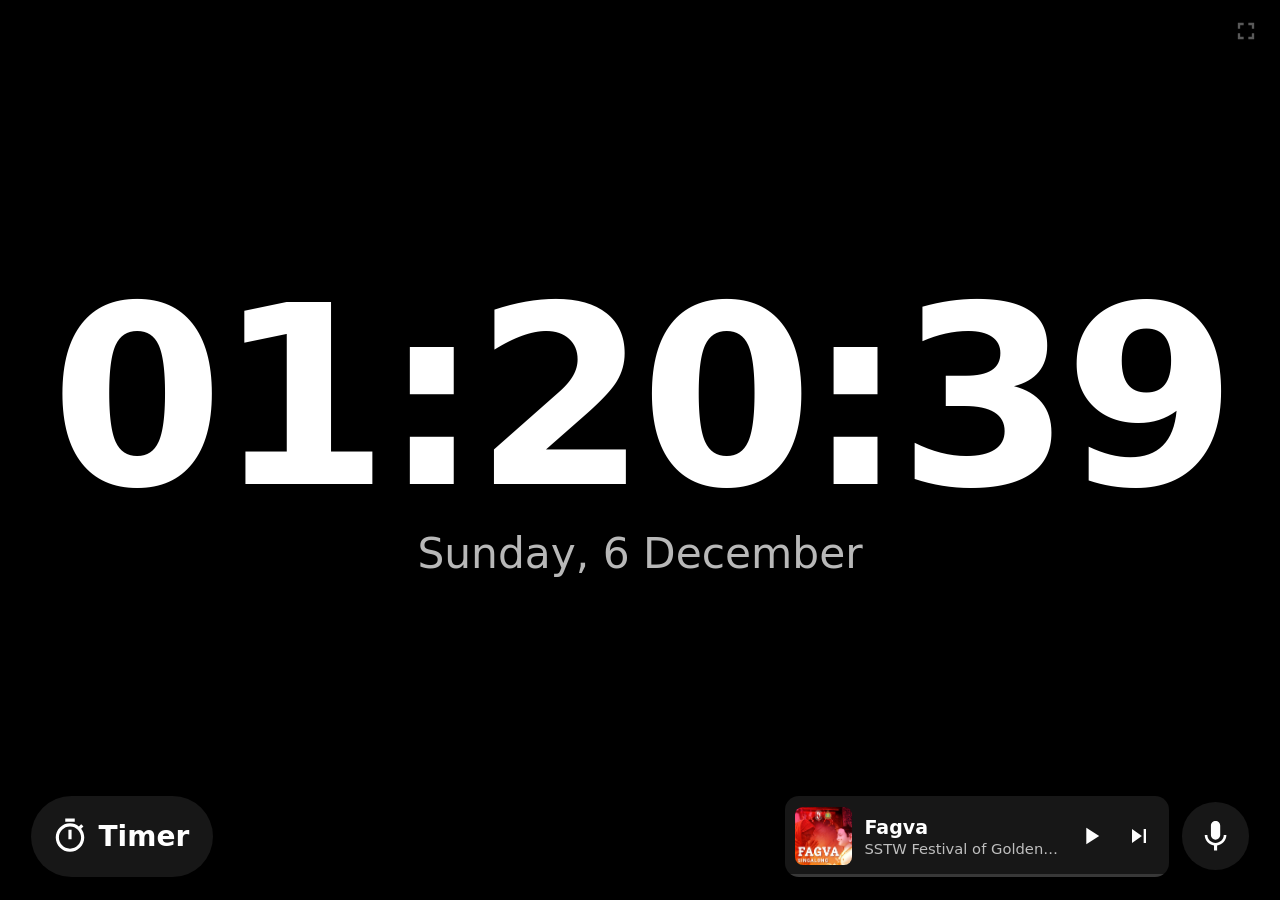
==== index.html @ a277abf4 "Panel serves the clock itself; timers bottom-left, bigger - timers: 'Timer' button bottom-left; whil" ====
<!DOCTYPE html>
<html lang="en">
<head>
<meta charset="utf-8">
<meta name="viewport" content="width=device-width, initial-scale=1, maximum-scale=1, user-scalable=no, viewport-fit=cover">
<title>Clockadashi</title>
<meta name="description" content="Wall clock with Ekadashi countdowns and offline devotional music">
<meta name="theme-color" content="#000000">
<meta name="mobile-web-app-capable" content="yes">
<link rel="manifest" href="manifest.json">
<link rel="icon" type="image/png" href="icons/icon-192.png">
<link rel="preload" href="fonts/manrope-latin.woff2" as="font" type="font/woff2" crossorigin>
<link rel="stylesheet" href="style.css?v=3.4.0">
<script defer src="app.js?v=3.4.0"></script>
<script defer src="player.js?v=3.4.0"></script>
<script defer src="intercom.js?v=3.4.0"></script>
<script defer src="timers.js?v=3.4.0"></script>
</head>
<body class="s-calm">
<noscript><div class="noscript">Javascript is not supported on this browser</div></noscript>

<!-- The clock screen: today's events, the clock, then countdowns + music. -->
<main id="screen">
  <div id="top"></div>

  <div id="clockArea">
    <div id="clockBlock">
      <div id="time"><span id="hh">--</span>:<span id="mm">--</span>:<span id="ss">--</span></div>
      <div id="date"></div>
    </div>
  </div>

  <div id="bottom">
    <!-- Kitchen timers, bottom-left: "Timer" when idle; while running, the next one in big
         digits and a second card with the two after it. -->
    <div id="timerDock">
      <button id="timerBtn" type="button" aria-label="Kitchen timers">
        <span class="tb-head"><span class="tb-icon" data-icon="timer"></span><span id="timerBtnLabel" class="tb-label">Timer</span></span>
        <span id="timerBtnText" class="tb-time" hidden></span>
      </button>
      <button id="timerNext" type="button" aria-label="More timers" hidden></button>
    </div>
    <div id="bars"></div>
    <div id="dock">
    <div id="mini">
      <button id="miniOpen" type="button" aria-label="Open music player">
        <span class="mini-art"><img id="miniArt" alt="" hidden><span id="miniPh" class="art-ph" data-icon="note"></span></span>
        <span class="mini-meta"><span id="miniTitle" class="mini-title">Music</span><span id="miniSub" class="mini-sub"></span></span>
      </button>
      <button id="miniPlay" class="ibtn" type="button" aria-label="Play" data-icon="play"></button>
      <button id="miniNext" class="ibtn" type="button" aria-label="Next song" data-icon="next"></button>
      <span class="mini-progress" aria-hidden="true"><i id="miniBar"></i></span>
    </div>
    <!-- Intercom: hold to record, let go to play it through the panel at full volume. -->
    <button id="miniTalk" class="ibtn" type="button" aria-label="Hold to talk" data-icon="mic"></button>
    </div>
  </div>
</main>

<div id="status" hidden><span id="statusIcon" hidden></span><span id="statusText"></span></div>
<button id="fsBtn" class="ibtn" type="button" aria-label="Full screen" data-icon="fullscreen"></button>

<!-- Full player: slides up when the mini player is tapped. -->
<section id="fp" aria-label="Music player" aria-hidden="true">
  <div class="fp-tint"></div>
  <header class="fp-head">
    <button id="fpClose" class="ibtn" type="button" aria-label="Close music player" data-icon="down"></button>
    <div class="fp-headline"><span id="fpSwatch" class="fp-swatch" hidden></span><span id="fpHeadline"></span></div>
    <div id="fpTime" class="fp-time"></div>
  </header>
  <div class="fp-body">
    <div class="fp-main">
      <div id="fpArtBox" class="fp-art-box">
        <img id="fpArt" class="fp-art" alt="" hidden>
        <div id="fpArtPh" class="fp-art-ph" data-icon="note"></div>
      </div>
      <div class="fp-meta">
        <div id="fpTitle" class="fp-title"></div>
        <div id="fpSub" class="fp-sub"></div>
      </div>
      <div class="fp-seek">
        <input id="fpSeek" class="range" type="range" min="0" max="1000" step="1" value="0" aria-label="Song position">
        <div class="fp-times"><span id="fpCur">0:00</span><span id="fpDur">0:00</span></div>
      </div>
      <div class="fp-controls">
        <button id="fpShuffle" class="ibtn" type="button" aria-label="Shuffle" aria-pressed="false" data-icon="shuffle"></button>
        <button id="fpPrev" class="ibtn" type="button" aria-label="Previous song" data-icon="prev"></button>
        <button id="fpPlay" class="ibtn fp-play" type="button" aria-label="Play" data-icon="play"></button>
        <button id="fpNext" class="ibtn" type="button" aria-label="Next song" data-icon="next"></button>
        <button id="fpRepeat" class="ibtn" type="button" aria-label="Repeating all songs" data-icon="repeat"></button>
      </div>
      <div class="fp-vol">
        <span class="fp-vol-icon" data-icon="volDown"></span>
        <input id="fpVol" class="range" type="range" min="0" max="100" step="1" value="100" aria-label="Volume">
        <span class="fp-vol-icon" data-icon="volUp"></span>
      </div>
    </div>
    <div class="fp-side">
      <div class="fp-tabs" role="tablist">
        <button id="tabQueue" class="fp-tab is-active" type="button" role="tab" aria-selected="true" aria-controls="paneQueue">Up next</button>
        <button id="tabSearch" class="fp-tab" type="button" role="tab" aria-selected="false" aria-controls="paneSearch">Search</button>
        <span id="fpSaved"></span>
      </div>
      <div id="paneQueue" class="fp-pane" role="tabpanel" aria-labelledby="tabQueue">
        <div id="fpQueue" class="fp-queue"></div>
      </div>
      <div id="paneSearch" class="fp-pane" role="tabpanel" aria-labelledby="tabSearch" hidden>
        <form id="searchForm" class="search-bar" role="search" autocomplete="off">
          <span class="search-icon" data-icon="search"></span>
          <input id="searchInput" type="search" placeholder="Search YouTube Music" enterkeyhint="search" aria-label="Search YouTube Music">
        </form>
        <div class="search-kinds" role="group" aria-label="Show">
          <button class="chip is-active" type="button" data-kind="songs" aria-pressed="true">Songs</button>
          <button class="chip" type="button" data-kind="videos" aria-pressed="false">Videos</button>
        </div>
        <div id="searchNote" class="search-note"></div>
        <div id="searchResults" class="fp-queue"></div>
      </div>
    </div>
  </div>
</section>

<!-- Kitchen timers: slides up when the timer button is tapped. -->
<section id="tm" aria-label="Kitchen timers" aria-hidden="true">
  <header class="tm-head">
    <button id="tmClose" class="ibtn" type="button" aria-label="Close timers" data-icon="down"></button>
    <h2>Kitchen timers</h2>
  </header>
  <div class="tm-body">
    <div class="tm-new">
      <button id="tmMinus" class="tm-step" type="button" aria-label="One minute less">−1</button>
      <div id="tmNewTime" class="tm-new-time">20 min</div>
      <button id="tmPlus" class="tm-step" type="button" aria-label="One minute more">+1</button>
      <button id="tmStart" class="tm-start" type="button"><span data-icon="play"></span>Start</button>
    </div>
    <div id="tmList" class="tm-list is-empty"></div>
  </div>
</section>

<div id="tmAlert" role="alertdialog" aria-labelledby="tmAlertTitle" hidden>
  <div class="tma-icon" data-icon="timer"></div>
  <div id="tmAlertTitle" class="tma-title">Timer done</div>
  <div id="tmAlertSub" class="tma-sub"></div>
  <div class="tma-buttons">
    <button id="tmAlertMore" type="button">+1 min</button>
    <button id="tmAlertStop" type="button">Stop</button>
  </div>
</div>

<div id="diag" role="dialog" aria-label="Diagnostics" hidden>
  <div class="diag-head">
    <h2>Diagnostics</h2>
    <button id="diagClear" type="button">Clear activity</button>
    <button id="diagClose" type="button">Close</button>
  </div>
  <pre id="diagText"></pre>
</div>

<audio id="audio" preload="none"></audio>
</body>
</html>
---- style.css ----
/* =========================================================================
   Clockadashi — the whole wall is the Ekadashi reminder:
   black most days, a slow purple drift as one approaches, red (#830300)
   the day before, saffron (#ed6d19) on the day itself.
   The clock is the one bold thing; everything else stays quiet.
   ========================================================================= */

/* Manrope (variable, weights 400-800, Latin only, 24 KB) is served with the site so it
   works offline; other scripts fall back to the system font. Tabular digits keep the clock steady. */
@font-face {
  font-family: "Manrope";
  font-style: normal;
  font-weight: 400 800;
  font-display: swap;
  src: url("fonts/manrope-latin.woff2") format("woff2");
  unicode-range: U+0000-00FF, U+0131, U+0152-0153, U+02BB-02BC, U+02C6, U+02DA, U+02DC, U+0304, U+0308,
    U+0329, U+2000-206F, U+20AC, U+2122, U+2191, U+2193, U+2212, U+2215, U+FEFF, U+FFFD;
}

:root {
  --ink: #ffffff;
  --ink-2: rgba(255, 255, 255, 0.72);
  --ink-3: rgba(255, 255, 255, 0.45);
  --bar-track: rgba(255, 255, 255, 0.18);
  --bar-fill: #ffffff;
  --surface: rgba(255, 255, 255, 0.09);
  --surface-press: rgba(255, 255, 255, 0.18);
  --edge: max(14px, 2.4vw);
  --font: Manrope, Roboto, system-ui, -apple-system, "Segoe UI", "Helvetica Neue", Arial, sans-serif;
}

* { box-sizing: border-box; }
[hidden] { display: none !important; }

html, body {
  height: 100%;
  margin: 0;
  overflow: hidden;
}

body {
  background: #000;
  color: var(--ink);
  font-family: var(--font);
  -webkit-font-smoothing: antialiased;
  -webkit-user-select: none;
  user-select: none;
  -webkit-tap-highlight-color: transparent;
  -webkit-touch-callout: none;
  touch-action: manipulation;
}

/* Alert states (set by app.js). The purple approach gradient is applied inline. */
body.s-tomorrow {
  background-color: #830300;
  --surface: rgba(0, 0, 0, 0.2);
  --surface-press: rgba(0, 0, 0, 0.32);
  --bar-track: rgba(0, 0, 0, 0.3);
}
body.s-today {
  background-color: #ed6d19;
  --ink-2: rgba(255, 255, 255, 0.94);  /* saffron is light: dimmed white would wash out */
  --surface: rgba(0, 0, 0, 0.16);
  --surface-press: rgba(0, 0, 0, 0.28);
  --bar-track: rgba(0, 0, 0, 0.2);
}

button { font: inherit; color: inherit; }
:focus-visible { outline: 2px solid #fff; outline-offset: 2px; }

.ibtn {
  flex: none;
  width: 48px;
  height: 48px;
  display: flex;
  align-items: center;
  justify-content: center;
  margin: 0;
  padding: 0;
  border: 0;
  border-radius: 50%;
  background: transparent;
  cursor: pointer;
  position: relative;
}
.ibtn svg { width: 28px; height: 28px; fill: currentColor; }
.ibtn:active { background: var(--surface-press); }

/* A ring around play/pause while a song is still loading. */
.ibtn.is-buffering::after {
  content: "";
  position: absolute;
  top: -3px; right: -3px; bottom: -3px; left: -3px;
  border-radius: 50%;
  border: 2px solid transparent;
  border-top-color: var(--ink);
  animation: spin 0.9s linear infinite;
}
@keyframes spin { to { transform: rotate(360deg); } }

.noscript {
  position: fixed;
  top: 0; right: 0; bottom: 0; left: 0;
  display: flex;
  align-items: center;
  justify-content: center;
  font-size: 24px;
  font-weight: 700;
}

/* =========================================================================
   Clock screen: events / clock / countdowns + music, as three grid rows.
   app.js sizes the clock to fill whatever the middle row is given.
   ========================================================================= */
#screen {
  position: fixed;
  top: 0; right: 0; bottom: 0; left: 0;
  display: grid;
  grid-template-rows: auto minmax(0, 1fr) auto;
  padding: max(10px, 1.8vh) var(--edge) max(12px, 2.6vh);
}

#top {
  min-height: 44px;  /* keeps the clock clear of the corner status and button */
  text-align: center;
  font-weight: 800;
  line-height: 1.1;
  letter-spacing: -0.01em;
  overflow-wrap: break-word;
}
.ev + .ev { margin-top: 0.1em; }
.ev-minor { font-size: 0.56em; font-weight: 600; color: var(--ink-2); }
body.s-today .ev-minor { color: var(--ink); }

#clockArea {
  min-height: 0;
  display: flex;
  align-items: center;
  justify-content: center;
  overflow: hidden;
}
#clockBlock { text-align: center; font-size: 200px; }
#time {
  font-weight: 800;
  line-height: 1;
  letter-spacing: -0.03em;
  white-space: nowrap;
  font-variant-numeric: tabular-nums;
}
#date {
  font-size: 0.17em;
  font-weight: 500;
  line-height: 1.25;
  color: var(--ink-2);
  margin-top: 0.12em;
  white-space: nowrap;
}

#bottom {
  display: grid;
  grid-template-columns: auto minmax(0, 1fr) auto;
  grid-template-areas: "timers bars dock";
  grid-column-gap: var(--edge);
  align-items: end;
}
#bars { grid-area: bars; }
#dock { grid-area: dock; }
/* timers running: the countdown bars get their own row above */
body.timers-on #bottom { grid-template-areas: "bars bars bars" "timers . dock"; }
body.timers-on #bars:not(:empty) { margin-bottom: max(12px, 2.2vh); }

/* ---- Countdown bars: the big one first, any later ones smaller ---------- */
#bars { min-width: 0; }
.cd + .cd { margin-top: max(10px, 1.8vh); }
.cd-label {
  font-size: clamp(16px, 2.6vw, 44px);
  font-weight: 500;
  line-height: 1.2;
  margin-bottom: 0.4em;
  white-space: nowrap;
  overflow: hidden;
  text-overflow: ellipsis;
}
body.s-tomorrow .cd:first-child .cd-label { font-weight: 700; }
.cd-track {
  height: clamp(12px, 2.6vh, 30px);
  border-radius: 999px;
  background: var(--bar-track);
  overflow: hidden;
}
.cd-fill {
  height: 100%;
  width: 0;
  border-radius: inherit;
  background: var(--bar-fill);
  transition: width 0.6s ease-out;
}
.cd-more .cd-label { font-size: clamp(13px, 1.8vw, 30px); color: var(--ink-2); }
.cd-more .cd-track { height: clamp(8px, 1.4vh, 16px); }

/* ---- Mini player: always visible, tap to open the full player ---------- */
#mini {
  position: relative;
  display: flex;
  align-items: center;
  width: clamp(270px, 30vw, 440px);
  height: clamp(64px, 9vh, 84px);
  padding-right: 6px;
  border-radius: 14px;
  background: var(--surface);
  overflow: hidden;
}
#miniOpen {
  flex: 1;
  min-width: 0;
  height: 100%;
  display: flex;
  align-items: center;
  padding: 0 0 0 clamp(8px, 1.1vh, 12px);
  border: 0;
  background: transparent;
  text-align: left;
  cursor: pointer;
}
#miniOpen:active { background: var(--surface-press); }
.mini-art {
  position: relative;
  flex: none;
  width: clamp(44px, 6.4vh, 60px);
  height: clamp(44px, 6.4vh, 60px);
  border-radius: 8px;
  overflow: hidden;
  background: rgba(255, 255, 255, 0.1);
}
.mini-art img { display: block; width: 100%; height: 100%; object-fit: cover; }
.art-ph {
  position: absolute;
  top: 0; right: 0; bottom: 0; left: 0;
  display: flex;
  align-items: center;
  justify-content: center;
}
.art-ph svg { width: 50%; height: 50%; fill: var(--ink-3); }
.mini-meta { flex: 1; min-width: 0; padding: 0 8px 0 12px; }
.mini-title, .mini-sub {
  display: block;
  white-space: nowrap;
  overflow: hidden;
  text-overflow: ellipsis;
}
.mini-title { font-size: clamp(15px, 1.5vw, 19px); font-weight: 600; }
.mini-sub { font-size: clamp(12px, 1.15vw, 15px); color: var(--ink-2); margin-top: 2px; }
.mini-progress {
  position: absolute;
  left: 0; right: 0; bottom: 0;
  height: 3px;
  background: rgba(255, 255, 255, 0.14);
  pointer-events: none;
}
.mini-progress i { display: block; height: 100%; width: 0; background: var(--ink); }

/* ---- Intercom: a round mic to the right of the mini player -------------- */
#dock { display: flex; align-items: center; }
#miniTalk {
  width: clamp(52px, 7.5vh, 68px);
  height: clamp(52px, 7.5vh, 68px);
  margin-left: max(8px, 1vw);
  background: var(--surface);
  touch-action: none;
  -webkit-touch-callout: none;
}
#miniTalk svg { width: 55%; height: 55%; }
#miniTalk.is-recording {
  background: #d93025;
  animation: talk-pulse 1.2s ease-in-out infinite;
}
#miniTalk.is-playing { background: var(--surface-press); }

/* ---- Kitchen timers, bottom-left ------------------------------------------
   Idle: a "Timer" pill. Running: the next timer in digits readable across the
   room, plus a card with the two after it. While timers run the countdown bars
   move up a row (see #bottom), and the clock shrinks to make room. */
#timerDock { grid-area: timers; display: flex; align-items: flex-end; gap: max(10px, 1vw); }
#timerBtn, #timerNext {
  flex: none;
  border: 0;
  background: var(--surface);
  color: var(--ink);
  cursor: pointer;
  font-variant-numeric: tabular-nums;
  text-align: left;
}
#timerBtn:active, #timerNext:active { background: var(--surface-press); }
#timerBtn {
  display: flex;
  align-items: center;
  height: clamp(64px, 9vh, 84px);
  padding: 0 clamp(18px, 2.6vh, 26px) 0 clamp(14px, 2.2vh, 20px);
  border-radius: 999px;
}
.tb-head { display: flex; align-items: center; }
.tb-icon { display: flex; }
.tb-icon svg { width: clamp(30px, 4.4vh, 38px); height: clamp(30px, 4.4vh, 38px); fill: currentColor; }
.tb-label { margin-left: 10px; font-size: clamp(20px, 3.3vh, 28px); font-weight: 700; white-space: nowrap; }
body.timers-on #timerBtn {
  flex-direction: column;
  align-items: flex-start;
  height: auto;
  padding: clamp(10px, 1.6vh, 16px) clamp(18px, 2.2vw, 30px) clamp(12px, 1.8vh, 18px);
  border-radius: 26px;
}
body.timers-on .tb-icon svg { width: clamp(20px, 3vh, 26px); height: clamp(20px, 3vh, 26px); }
body.timers-on .tb-label { margin-left: 8px; font-size: clamp(16px, 2.7vh, 22px); color: var(--ink-2); }
.tb-time {
  font-size: clamp(64px, 16vh, 150px);
  font-weight: 800;
  line-height: 0.95;
  letter-spacing: -0.03em;
  white-space: nowrap;
}
#timerBtn.is-paused .tb-time { opacity: 0.5; }
#timerBtn.is-due { background: #d93025; animation: talk-pulse 1.2s ease-in-out infinite; }
body.timers-on #timerBtn.is-due .tb-label { color: #fff; }

#timerNext {
  display: flex;
  flex-direction: column;
  gap: clamp(6px, 1.2vh, 12px);
  padding: clamp(10px, 1.6vh, 16px) clamp(16px, 1.8vw, 24px);
  border-radius: 22px;
}
.tn-row { display: flex; flex-direction: column; }
.tn-name { font-size: clamp(14px, 2.2vh, 18px); color: var(--ink-2); font-weight: 600; }
.tn-time { font-size: clamp(34px, 7.5vh, 68px); font-weight: 800; line-height: 1; letter-spacing: -0.02em; }
.tn-more .tn-name { display: none; }
.tn-more .tn-time { font-size: clamp(15px, 2.4vh, 20px); font-weight: 700; color: var(--ink-2); }

/* "Let's BAKE!": the first tap on the timer each session */
.bake-fx { position: fixed; top: 0; right: 0; bottom: 0; left: 0; z-index: 40; pointer-events: none; overflow: hidden; }
.bake-title {
  position: absolute;
  top: 42%;
  left: 0; right: 0;
  text-align: center;
  font-size: clamp(56px, 15vh, 150px);
  font-weight: 800;
  letter-spacing: -0.02em;
  color: #fff;
  text-shadow: 0 4px 0 #f48fb1, 0 8px 30px rgba(0, 0, 0, 0.55);
  animation: bake-pop 2.4s cubic-bezier(0.2, 0.9, 0.3, 1.2) both;
}
@keyframes bake-pop {
  0% { transform: scale(0.3) rotate(-8deg); opacity: 0; }
  18% { transform: scale(1.12) rotate(3deg); opacity: 1; }
  30% { transform: scale(1) rotate(0); }
  78% { transform: scale(1); opacity: 1; }
  100% { transform: scale(1.25); opacity: 0; }
}
.bake-item {
  position: absolute;
  top: -120px;
  filter: drop-shadow(0 6px 8px rgba(0, 0, 0, 0.35));
  animation-name: bake-fall;
  animation-timing-function: cubic-bezier(0.35, 0, 0.75, 1);
  animation-fill-mode: both;
}
@keyframes bake-fall {
  0% { transform: translateY(0) rotate(0); opacity: 0; }
  8% { opacity: 1; }
  80% { opacity: 1; }
  100% { transform: translateY(calc(100vh + 160px)) rotate(var(--spin)); opacity: 0; }
}

/* ---- Timer sheet ---------------------------------------------------------- */
#tm {
  --ink-2: rgba(255, 255, 255, 0.72);
  --ink-3: rgba(255, 255, 255, 0.45);
  --surface: rgba(255, 255, 255, 0.09);
  --surface-press: rgba(255, 255, 255, 0.18);
  position: fixed;
  top: 0; right: 0; bottom: 0; left: 0;
  z-index: 10;
  display: flex;
  flex-direction: column;
  background: #0d0d0f;
  color: #fff;
  visibility: hidden;
  transform: translateY(100%);
  transition: transform 0.3s cubic-bezier(0.2, 0.8, 0.25, 1), visibility 0s linear 0.3s;
}
#tm.open {
  visibility: visible;
  transform: none;
  transition: transform 0.3s cubic-bezier(0.2, 0.8, 0.25, 1), visibility 0s;
}
.tm-head {
  flex: none;
  display: flex;
  align-items: center;
  height: 64px;
  padding: 0 max(8px, 1.6vw);
}
.tm-head h2 { margin: 0 0 0 8px; font-size: 22px; font-weight: 700; }
.tm-body {
  flex: 1;
  min-height: 0;
  display: flex;
  gap: max(16px, 2.5vw);
  padding: 0 max(16px, 3vw) max(16px, 3vh);
}
.tm-new {
  flex: none;
  width: min(40%, 460px);
  display: grid;
  grid-template-columns: 1fr 1fr;
  grid-template-areas: "time time" "minus plus" "start start";
  gap: max(12px, 2vh);
  align-content: center;
  padding: max(16px, 3vh) max(16px, 2vw);
  border-radius: 24px;
  background: var(--surface);
}
.tm-new-time {
  grid-area: time;
  text-align: center;
  font-size: clamp(56px, 11vh, 110px);
  font-weight: 800;
  letter-spacing: -0.02em;
  font-variant-numeric: tabular-nums;
}
#tmMinus { grid-area: minus; }
#tmPlus { grid-area: plus; }
.tm-step, .tm-row-step {
  border: 0;
  border-radius: 999px;
  background: rgba(255, 255, 255, 0.12);
  font-weight: 800;
  cursor: pointer;
}
.tm-step { height: clamp(64px, 11vh, 96px); font-size: clamp(26px, 4.5vh, 38px); }
.tm-step:active, .tm-row-step:active { background: rgba(255, 255, 255, 0.24); }
.tm-start {
  grid-area: start;
  display: flex;
  align-items: center;
  justify-content: center;
  height: clamp(64px, 11vh, 96px);
  border: 0;
  border-radius: 999px;
  background: #fff;
  color: #000;
  font-size: clamp(22px, 3.8vh, 32px);
  font-weight: 800;
  cursor: pointer;
}
.tm-start:active { background: #d9d9d9; }
.tm-start span { display: flex; margin-right: 8px; }
.tm-start svg { width: 1.3em; height: 1.3em; fill: currentColor; }

.tm-list {
  flex: 1;
  min-width: 0;
  overflow-y: auto;
  display: flex;
  flex-direction: column;
  gap: max(10px, 1.6vh);
}
.tm-list.is-empty::before {
  content: "No timers running. Pick a time and press Start.";
  margin: auto;
  color: var(--ink-3);
  font-size: 20px;
}
.tm-row {
  flex: none;
  display: flex;
  align-items: center;
  gap: max(8px, 1vw);
  padding: max(12px, 2vh) max(14px, 1.6vw);
  border-radius: 20px;
  background: var(--surface);
}
.tm-row-info { flex: 1; min-width: 0; }
.tm-row-name { font-size: clamp(15px, 2.4vh, 19px); color: var(--ink-2); font-weight: 600; }
.tm-row-time {
  font-size: clamp(40px, 7.5vh, 68px);
  font-weight: 800;
  line-height: 1.1;
  font-variant-numeric: tabular-nums;
}
.tm-row-track { height: 6px; margin-top: 8px; border-radius: 999px; background: rgba(255, 255, 255, 0.14); overflow: hidden; }
.tm-row-track i { display: block; height: 100%; width: 0; background: #fff; border-radius: inherit; transition: width 0.6s linear; }
.tm-row.is-paused .tm-row-time { opacity: 0.5; }
.tm-row.is-due { background: rgba(217, 48, 37, 0.35); }
.tm-row-step { width: clamp(56px, 9vh, 76px); height: clamp(56px, 9vh, 76px); font-size: clamp(20px, 3.4vh, 28px); }
.tm-row-btn { width: clamp(52px, 8.5vh, 72px); height: clamp(52px, 8.5vh, 72px); }
.tm-row-btn svg { width: 32px; height: 32px; }

/* ---- Timer done: unmissable from across the room -------------------------- */
#tmAlert {
  position: fixed;
  top: 0; right: 0; bottom: 0; left: 0;
  z-index: 30;
  display: flex;
  flex-direction: column;
  align-items: center;
  justify-content: center;
  padding: 4vh 4vw;
  text-align: center;
  color: #fff;
  background: #b3261e;
  animation: tm-flash 1.6s ease-in-out infinite;
}
@keyframes tm-flash { 0%, 100% { background: #b3261e; } 50% { background: #e8453c; } }
.tma-icon svg { width: clamp(72px, 14vh, 120px); height: clamp(72px, 14vh, 120px); fill: currentColor; }
.tma-title { margin-top: 1vh; font-size: clamp(48px, 11vh, 110px); font-weight: 800; line-height: 1.05; letter-spacing: -0.02em; }
.tma-sub { margin-top: 1.4vh; font-size: clamp(18px, 3.2vh, 28px); color: rgba(255, 255, 255, 0.9); }
.tma-buttons { display: flex; gap: max(14px, 2vw); margin-top: 5vh; }
.tma-buttons button {
  min-width: clamp(160px, 22vw, 260px);
  height: clamp(68px, 12vh, 100px);
  border-radius: 999px;
  font-size: clamp(24px, 4.4vh, 38px);
  font-weight: 800;
  cursor: pointer;
}
#tmAlertMore { border: 3px solid rgba(255, 255, 255, 0.85); background: transparent; color: #fff; }
#tmAlertStop { border: 0; background: #fff; color: #b3261e; }

@media (orientation: portrait) {
  .tm-body { flex-direction: column; }
  .tm-new { width: auto; }
}
@keyframes talk-pulse {
  0%, 100% { box-shadow: 0 0 0 0 rgba(217, 48, 37, 0.6); }
  50% { box-shadow: 0 0 0 12px rgba(217, 48, 37, 0); }
}

/* ---- Corners: connection / saving status, full-screen toggle ----------- */
#status {
  position: fixed;
  top: max(10px, 1.8vh);
  left: var(--edge);
  display: flex;
  align-items: center;
  height: 28px;
  font-size: 14px;
  color: var(--ink-2);
  pointer-events: none;
}
#statusIcon { display: flex; margin-right: 6px; }
#statusIcon svg { width: 18px; height: 18px; fill: currentColor; }
#fsBtn {
  position: fixed;
  top: max(2px, 0.8vh);
  right: max(2px, 0.8vw);
  opacity: 0.35;
}

@media (orientation: portrait) {
  #bottom, body.timers-on #bottom { grid-template-columns: minmax(0, 1fr); grid-template-areas: "bars" "timers" "dock"; grid-row-gap: 2vh; }
  #mini { width: auto; flex: 1; min-width: 0; }
  .cd-label { font-size: clamp(16px, 4vw, 40px); }
}

/* =========================================================================
   Full player, modelled on YouTube Music's now-playing screen: artwork-tinted
   background, big artwork, seek bar, transport, volume, and the queue.
   ========================================================================= */
#fp {
  --tint: hsl(28, 40%, 24%);
  --ink-2: rgba(255, 255, 255, 0.72);  /* always dark, whatever the day's colour */
  --ink-3: rgba(255, 255, 255, 0.45);
  --surface-press: rgba(255, 255, 255, 0.18);
  position: fixed;
  top: 0; right: 0; bottom: 0; left: 0;
  z-index: 10;
  display: flex;
  flex-direction: column;
  background: #000;
  color: #fff;
  visibility: hidden;
  transform: translateY(100%);
  transition: transform 0.3s cubic-bezier(0.2, 0.8, 0.25, 1), visibility 0s linear 0.3s;
}
#fp.open {
  visibility: visible;
  transform: none;
  transition: transform 0.3s cubic-bezier(0.2, 0.8, 0.25, 1), visibility 0s;
}
.fp-tint {
  position: absolute;
  top: 0; right: 0; bottom: 0; left: 0;
  background: linear-gradient(180deg, var(--tint) 0%, rgba(0, 0, 0, 0) 80%);
  pointer-events: none;
}

.fp-head {
  position: relative;
  flex: none;
  display: flex;
  align-items: center;
  height: 64px;
  padding: 0 max(8px, 1.6vw);
}
.fp-headline {
  flex: 1;
  min-width: 0;
  display: flex;
  align-items: center;
  justify-content: center;
  padding: 0 16px;
  font-size: 16px;
  color: var(--ink-2);
}
#fpHeadline { white-space: nowrap; overflow: hidden; text-overflow: ellipsis; }
.fp-swatch {
  flex: none;
  width: 12px;
  height: 12px;
  margin-right: 10px;
  border-radius: 3px;
  box-shadow: 0 0 0 1px rgba(255, 255, 255, 0.35);
}
.fp-time {
  flex: none;
  min-width: 48px;
  padding-right: 6px;
  text-align: right;
  font-size: 18px;
  font-weight: 600;
  font-variant-numeric: tabular-nums;
}

.fp-body {
  position: relative;
  flex: 1;
  min-height: 0;
  display: grid;
  grid-template-columns: minmax(0, 1.05fr) minmax(0, 1fr);
  grid-column-gap: 4vw;
  padding: 0 4vw max(14px, 3vh);
}
.fp-main {
  min-height: 0;
  display: flex;
  flex-direction: column;
}
.fp-art-box {
  flex: 1;
  min-height: 96px;
  display: flex;
  align-items: center;
  justify-content: center;
  margin-bottom: 2.4vh;
}
.fp-art {
  display: block;
  border-radius: 10px;
  object-fit: cover;
  box-shadow: 0 14px 44px rgba(0, 0, 0, 0.5);
}
.fp-art-ph {
  display: flex;
  align-items: center;
  justify-content: center;
  border-radius: 10px;
  background: rgba(255, 255, 255, 0.08);
}
.fp-art-ph svg { width: 36%; height: 36%; fill: var(--ink-3); }

.fp-meta { flex: none; }
.fp-title, .fp-sub { white-space: nowrap; overflow: hidden; text-overflow: ellipsis; }
.fp-title { font-size: clamp(20px, 2.3vw, 30px); font-weight: 700; line-height: 1.25; }
.fp-sub { font-size: clamp(15px, 1.5vw, 19px); color: var(--ink-2); margin-top: 2px; }

.fp-seek { flex: none; margin-top: 1.4vh; }
.fp-times {
  display: flex;
  justify-content: space-between;
  font-size: 13px;
  color: var(--ink-2);
  font-variant-numeric: tabular-nums;
}

.fp-controls {
  flex: none;
  display: flex;
  align-items: center;
  justify-content: space-between;
  width: 100%;
  max-width: 460px;
  margin: 0.8vh auto 0;
}
.fp-controls .ibtn { width: 56px; height: 56px; }
.fp-controls .ibtn svg { width: 32px; height: 32px; }
.fp-controls .ibtn.is-off { color: var(--ink-3); }
.fp-controls .fp-play { width: 72px; height: 72px; background: #fff; color: #000; }
.fp-controls .fp-play svg { width: 40px; height: 40px; }
.fp-controls .fp-play:active { background: rgba(255, 255, 255, 0.82); }
.fp-play.is-buffering::after { border-top-color: #fff; }

.fp-vol {
  flex: none;
  display: flex;
  align-items: center;
  width: 100%;
  max-width: 460px;
  margin: 1.2vh auto 0;
  color: var(--ink-2);
}
.fp-vol-icon { display: flex; flex: none; }
.fp-vol-icon svg { width: 22px; height: 22px; fill: currentColor; }
.fp-vol .range { flex: 1; margin: 0 12px; }

/* Seek and volume sliders: white fill up to --p, like YouTube Music. */
.range {
  --p: 0%;
  -webkit-appearance: none;
  appearance: none;
  display: block;
  width: 100%;
  height: 28px;
  margin: 0;
  padding: 0;
  background: transparent;
  cursor: pointer;
}
.range::-webkit-slider-runnable-track {
  height: 4px;
  border-radius: 2px;
  background: linear-gradient(to right, #fff 0, #fff var(--p), rgba(255, 255, 255, 0.24) var(--p), rgba(255, 255, 255, 0.24) 100%);
}
.range::-webkit-slider-thumb {
  -webkit-appearance: none;
  width: 16px;
  height: 16px;
  margin-top: -6px;
  border: 0;
  border-radius: 50%;
  background: #fff;
}
.range::-moz-range-track { height: 4px; border-radius: 2px; background: rgba(255, 255, 255, 0.24); }
.range::-moz-range-progress { height: 4px; border-radius: 2px; background: #fff; }
.range::-moz-range-thumb { width: 16px; height: 16px; border: 0; border-radius: 50%; background: #fff; }

/* ---- Queue ---------------------------------------------------------------- */
.fp-side {
  min-height: 0;
  display: flex;
  flex-direction: column;
}
.fp-tabs {
  flex: none;
  display: flex;
  align-items: center;
  border-bottom: 1px solid rgba(255, 255, 255, 0.14);
}
.fp-tab {
  position: relative;
  height: 48px;
  margin: 0 22px 0 0;
  padding: 0 4px;
  border: 0;
  background: transparent;
  font-size: 17px;
  font-weight: 600;
  color: var(--ink-2);
  cursor: pointer;
}
.fp-tab.is-active { color: #fff; }
.fp-tab.is-active::after {
  content: "";
  position: absolute;
  left: 0; right: 0; bottom: -1px;
  height: 2px;
  background: #fff;
}
#fpSaved { margin-left: auto; padding-left: 12px; font-size: 13px; color: var(--ink-2); text-align: right; }
.fp-pane {
  flex: 1;
  min-height: 0;
  display: flex;
  flex-direction: column;
}

/* ---- Search ---------------------------------------------------------------- */
.search-bar {
  flex: none;
  display: flex;
  align-items: center;
  height: 48px;
  margin: 12px 0 10px;
  padding: 0 16px;
  border-radius: 24px;
  background: rgba(255, 255, 255, 0.1);
}
.search-bar:focus-within { background: rgba(255, 255, 255, 0.16); box-shadow: 0 0 0 2px rgba(255, 255, 255, 0.5); }
.search-icon { display: flex; flex: none; margin-right: 10px; color: var(--ink-2); }
.search-icon svg { width: 22px; height: 22px; fill: currentColor; }
#searchInput {
  flex: 1;
  min-width: 0;
  height: 100%;
  border: 0;
  outline: 0;
  background: transparent;
  color: #fff;
  font: inherit;
  font-size: 17px;
  -webkit-user-select: text;
  user-select: text;
}
#searchInput::placeholder { color: var(--ink-3); }
.search-kinds { flex: none; display: flex; margin-bottom: 6px; }
.chip {
  height: 36px;
  margin-right: 8px;
  padding: 0 16px;
  border: 0;
  border-radius: 8px;
  background: rgba(255, 255, 255, 0.1);
  font-size: 14px;
  font-weight: 500;
  cursor: pointer;
}
.chip.is-active { background: #fff; color: #000; }
.search-note {
  flex: none;
  padding: 8px 4px;
  font-size: 14px;
  line-height: 1.45;
  color: var(--ink-2);
}

.fp-queue {
  flex: 1;
  min-height: 0;
  overflow-y: auto;
  -webkit-overflow-scrolling: touch;
  overscroll-behavior: contain;
  padding-top: 6px;
}
.q-row {
  display: flex;
  align-items: center;
  border-radius: 8px;
}
.q-row.is-current { background: rgba(255, 255, 255, 0.1); }
.q-main {
  flex: 1;
  min-width: 0;
  display: flex;
  align-items: center;
  min-height: 68px;
  margin: 0;
  padding: 8px;
  border: 0;
  border-radius: 8px;
  background: transparent;
  text-align: left;
  cursor: pointer;
}
.q-main:active { background: rgba(255, 255, 255, 0.1); }
.q-row.is-unavailable .q-main { opacity: 0.42; }
.q-remove { margin-right: 4px; color: var(--ink-2); }
.q-remove svg { width: 22px; height: 22px; }
.q-remove.is-confirm {
  width: auto;
  padding: 0 16px;
  border-radius: 999px;
  background: #b3261e;
  color: #fff;
  font-size: 14px;
  font-weight: 600;
}
.q-art {
  position: relative;
  flex: none;
  width: 52px;
  height: 52px;
  border-radius: 6px;
  overflow: hidden;
  background: rgba(255, 255, 255, 0.1);
  display: flex;
  align-items: center;
  justify-content: center;
}
.q-art img { display: block; width: 100%; height: 100%; object-fit: cover; }
.q-art > svg { width: 50%; height: 50%; fill: var(--ink-3); }
.q-eq {
  position: absolute;
  top: 0; right: 0; bottom: 0; left: 0;
  display: none;
  align-items: center;
  justify-content: center;
  background: rgba(0, 0, 0, 0.55);
}
.q-eq svg { width: 26px; height: 26px; fill: #fff; }
.q-row.is-current .q-eq { display: flex; }
#fp:not(.is-playing) .q-eq svg { opacity: 0.6; }
.q-meta { flex: 1; min-width: 0; padding: 0 12px 0 14px; }
.q-title, .q-sub { display: block; white-space: nowrap; overflow: hidden; text-overflow: ellipsis; }
.q-title { font-size: 16px; font-weight: 600; }
.q-sub { font-size: 13px; color: var(--ink-2); margin-top: 2px; }
.q-state {
  flex: none;
  display: flex;
  align-items: center;
  margin-right: 12px;
  font-size: 12px;
  color: var(--ink-2);
  font-variant-numeric: tabular-nums;
}
.q-state svg { width: 18px; height: 18px; fill: currentColor; margin-right: 3px; }
.q-dur {
  flex: none;
  min-width: 44px;
  text-align: right;
  font-size: 13px;
  color: var(--ink-2);
  font-variant-numeric: tabular-nums;
}

@media (orientation: portrait) {
  .fp-body {
    grid-template-columns: minmax(0, 1fr);
    grid-template-rows: auto minmax(0, 1fr);
    grid-row-gap: 2vh;
  }
  .fp-art-box { flex: none; height: 34vh; }
}

/* ---- Diagnostics (long-press the clock) ------------------------------------ */
#diag {
  position: fixed;
  top: 0; right: 0; bottom: 0; left: 0;
  z-index: 30;
  display: flex;
  flex-direction: column;
  padding: 16px var(--edge);
  background: rgba(0, 0, 0, 0.95);
  color: #fff;
}
.diag-head { display: flex; align-items: center; }
.diag-head h2 { flex: 1; margin: 0; font-size: 20px; }
.diag-head button {
  margin-left: 10px;
  min-height: 44px;
  padding: 0 16px;
  border: 1px solid rgba(255, 255, 255, 0.3);
  border-radius: 8px;
  background: transparent;
  cursor: pointer;
}
#diagText {
  flex: 1;
  min-height: 0;
  overflow: auto;
  margin: 12px 0 0;
  font: 13px/1.45 ui-monospace, "Roboto Mono", Menlo, Consolas, monospace;
  white-space: pre-wrap;
  -webkit-user-select: text;
  user-select: text;
}

@media (prefers-reduced-motion: reduce) {
  #fp, #fp.open { transition: none; }
  .cd-fill { transition: none; }
  .ibtn.is-buffering::after { animation: none; border-color: var(--ink-3); }
  #miniTalk.is-recording { animation: none; }
  #timerBtn.is-due, #tmAlert { animation: none; }
  .bake-title { animation-duration: 1.4s; }
  #tm, #tm.open { transition: none; }
}
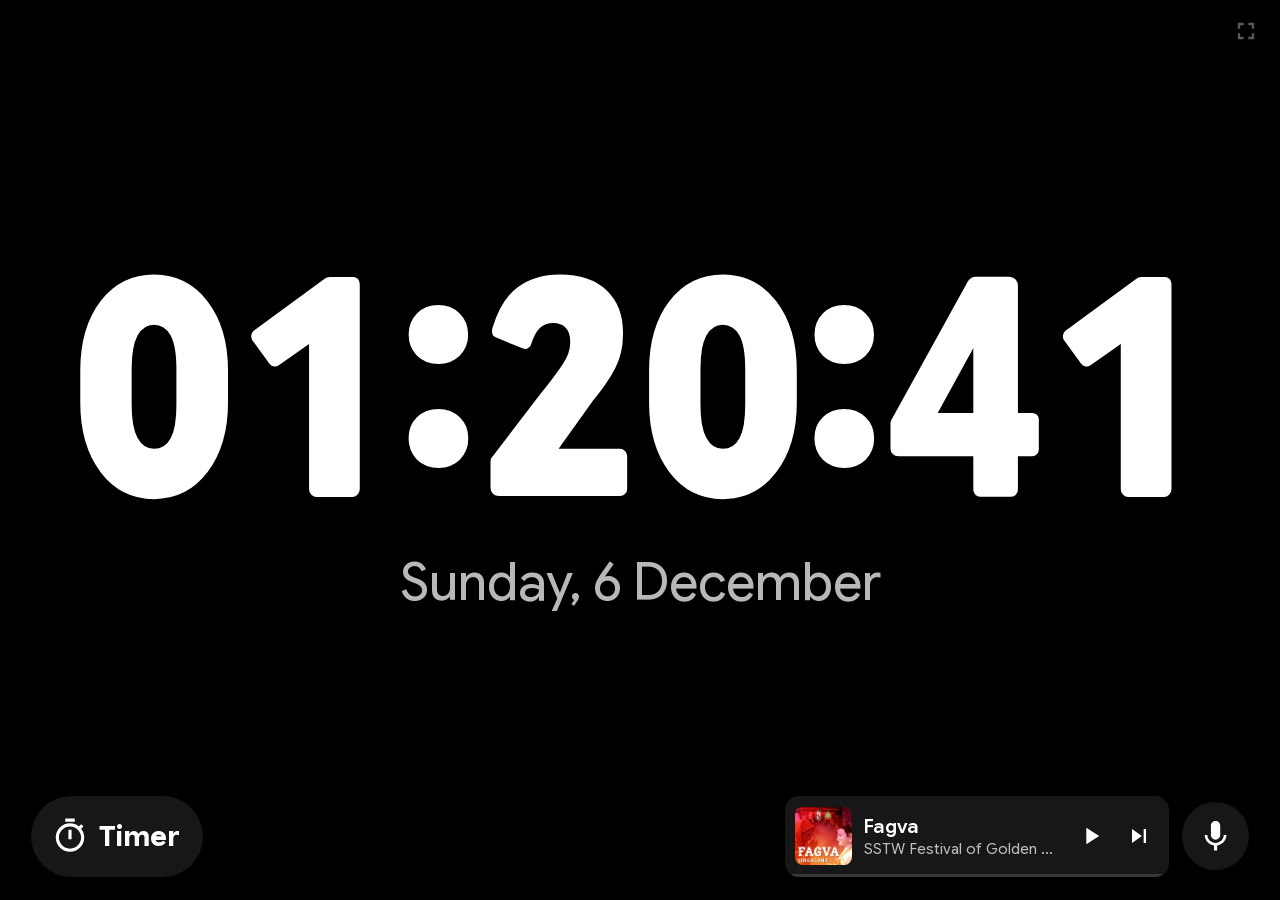
==== commit d686a47a: "Merge upstream timers and Google Sans Flex with the panel work Timers: upstream timers.js is the bas" ====
--- a/index.html
+++ b/index.html
@@ -9,12 +9,12 @@
 <meta name="mobile-web-app-capable" content="yes">
 <link rel="manifest" href="manifest.json">
 <link rel="icon" type="image/png" href="icons/icon-192.png">
-<link rel="preload" href="fonts/manrope-latin.woff2" as="font" type="font/woff2" crossorigin>
-<link rel="stylesheet" href="style.css?v=3.4.0">
-<script defer src="app.js?v=3.4.0"></script>
-<script defer src="player.js?v=3.4.0"></script>
-<script defer src="intercom.js?v=3.4.0"></script>
-<script defer src="timers.js?v=3.4.0"></script>
+<link rel="preload" href="fonts/GoogleSansFlex-clockadashi.woff2" as="font" type="font/woff2" crossorigin>
+<link rel="stylesheet" href="style.css?v=3.5.0">
+<script defer src="app.js?v=3.5.0"></script>
+<script defer src="player.js?v=3.5.0"></script>
+<script defer src="intercom.js?v=3.5.0"></script>
+<script defer src="timers.js?v=3.5.0"></script>
 </head>
 <body class="s-calm">
 <noscript><div class="noscript">Javascript is not supported on this browser</div></noscript>
@@ -31,28 +31,35 @@
   </div>
 
   <div id="bottom">
-    <!-- Kitchen timers, bottom-left: "Timer" when idle; while running, the next one in big
-         digits and a second card with the two after it. -->
+    <!-- Kitchen timers, bottom-left: "Timer" when idle; while running, the next one to
+         finish in big digits with its progress ring, and a card with the two after it. -->
     <div id="timerDock">
-      <button id="timerBtn" type="button" aria-label="Kitchen timers">
-        <span class="tb-head"><span class="tb-icon" data-icon="timer"></span><span id="timerBtnLabel" class="tb-label">Timer</span></span>
-        <span id="timerBtnText" class="tb-time" hidden></span>
+      <button id="timerFab" type="button" aria-label="Kitchen timers">
+        <span class="tf-head">
+          <span id="tfIcon" class="tf-icon" data-icon="timer"></span>
+          <svg id="tfRing" class="tf-ring" viewBox="0 0 40 40" aria-hidden="true" hidden>
+            <circle class="tf-track" cx="20" cy="20" r="16"></circle>
+            <circle id="tfArc" class="tf-arc" cx="20" cy="20" r="16"></circle>
+          </svg>
+          <span id="tfLabel" class="tf-label">Timer</span>
+        </span>
+        <span id="tfTime" class="tf-time num" hidden></span>
       </button>
       <button id="timerNext" type="button" aria-label="More timers" hidden></button>
     </div>
     <div id="bars"></div>
     <div id="dock">
-    <div id="mini">
-      <button id="miniOpen" type="button" aria-label="Open music player">
-        <span class="mini-art"><img id="miniArt" alt="" hidden><span id="miniPh" class="art-ph" data-icon="note"></span></span>
-        <span class="mini-meta"><span id="miniTitle" class="mini-title">Music</span><span id="miniSub" class="mini-sub"></span></span>
-      </button>
-      <button id="miniPlay" class="ibtn" type="button" aria-label="Play" data-icon="play"></button>
-      <button id="miniNext" class="ibtn" type="button" aria-label="Next song" data-icon="next"></button>
-      <span class="mini-progress" aria-hidden="true"><i id="miniBar"></i></span>
-    </div>
-    <!-- Intercom: hold to record, let go to play it through the panel at full volume. -->
-    <button id="miniTalk" class="ibtn" type="button" aria-label="Hold to talk" data-icon="mic"></button>
+      <div id="mini">
+        <button id="miniOpen" type="button" aria-label="Open music player">
+          <span class="mini-art"><img id="miniArt" alt="" hidden><span id="miniPh" class="art-ph" data-icon="note"></span></span>
+          <span class="mini-meta"><span id="miniTitle" class="mini-title">Music</span><span id="miniSub" class="mini-sub"></span></span>
+        </button>
+        <button id="miniPlay" class="ibtn" type="button" aria-label="Play" data-icon="play"></button>
+        <button id="miniNext" class="ibtn" type="button" aria-label="Next song" data-icon="next"></button>
+        <span class="mini-progress" aria-hidden="true"><i id="miniBar"></i></span>
+      </div>
+      <!-- Intercom: hold to record, let go to play it through the panel at full volume. -->
+      <button id="miniTalk" class="ibtn" type="button" aria-label="Hold to talk" data-icon="mic"></button>
     </div>
   </div>
 </main>
@@ -120,32 +127,43 @@
   </div>
 </section>
 
-<!-- Kitchen timers: slides up when the timer button is tapped. -->
-<section id="tm" aria-label="Kitchen timers" aria-hidden="true">
-  <header class="tm-head">
-    <button id="tmClose" class="ibtn" type="button" aria-label="Close timers" data-icon="down"></button>
-    <h2>Kitchen timers</h2>
+<!-- Kitchen timers: slides up from the timer button. -->
+<section id="tp" aria-label="Kitchen timers" aria-hidden="true">
+  <header class="fp-head">
+    <button id="tpClose" class="ibtn" type="button" aria-label="Close timers" data-icon="down"></button>
+    <div class="fp-headline">Kitchen timers</div>
+    <div id="tpTime" class="fp-time"></div>
   </header>
-  <div class="tm-body">
-    <div class="tm-new">
-      <button id="tmMinus" class="tm-step" type="button" aria-label="One minute less">−1</button>
-      <div id="tmNewTime" class="tm-new-time">20 min</div>
-      <button id="tmPlus" class="tm-step" type="button" aria-label="One minute more">+1</button>
-      <button id="tmStart" class="tm-start" type="button"><span data-icon="play"></span>Start</button>
+  <div class="tp-body">
+    <div class="tp-new">
+      <div class="tp-stepper">
+        <button id="tpLess" class="tp-step" type="button" aria-label="One minute less" data-icon="minus"></button>
+        <div id="tpSet" class="tp-set num" aria-live="polite">20:00</div>
+        <button id="tpMore" class="tp-step" type="button" aria-label="One minute more" data-icon="add"></button>
+      </div>
+      <button id="tpStart" class="tp-start" type="button">Start timer</button>
     </div>
-    <div id="tmList" class="tm-list is-empty"></div>
+    <div class="tp-side">
+      <h2 class="tp-heading">Timers</h2>
+      <div id="tpList" class="tp-list"></div>
+      <p id="tpEmpty" class="tp-empty">No timers running. Pick a time and tap Start timer.</p>
+    </div>
   </div>
 </section>
 
-<div id="tmAlert" role="alertdialog" aria-labelledby="tmAlertTitle" hidden>
-  <div class="tma-icon" data-icon="timer"></div>
-  <div id="tmAlertTitle" class="tma-title">Timer done</div>
-  <div id="tmAlertSub" class="tma-sub"></div>
-  <div class="tma-buttons">
-    <button id="tmAlertMore" type="button">+1 min</button>
-    <button id="tmAlertStop" type="button">Stop</button>
+<!-- Shown on top of everything when a timer finishes. -->
+<section id="alarm" role="alertdialog" aria-labelledby="alarmTitle" aria-describedby="alarmSub" hidden>
+  <div class="alarm-pulse" aria-hidden="true"></div>
+  <div class="alarm-body">
+    <span class="alarm-icon" data-icon="alarm"></span>
+    <h2 id="alarmTitle"></h2>
+    <p id="alarmSub"></p>
+    <div class="alarm-actions">
+      <button id="alarmAdd" type="button">+1 min</button>
+      <button id="alarmStop" type="button">Stop</button>
+    </div>
   </div>
-</div>
+</section>
 
 <div id="diag" role="dialog" aria-label="Diagnostics" hidden>
   <div class="diag-head">
--- a/style.css
+++ b/style.css
@@ -3,18 +3,18 @@
    black most days, a slow purple drift as one approaches, red (#830300)
    the day before, saffron (#ed6d19) on the day itself.
    The clock is the one bold thing; everything else stays quiet.
+   Kitchen timers use a cool blue, so they never read as a calendar alert.
    ========================================================================= */
 
-/* Manrope (variable, weights 400-800, Latin only, 24 KB) is served with the site so it
-   works offline; other scripts fall back to the system font. Tabular digits keep the clock steady. */
+/* Google Sans Flex (SIL Open Font License, fonts/OFL.txt), cut down to Latin and
+   the axes used here: weight 300-800, width 74-100%, roundness 0-30. */
 @font-face {
-  font-family: "Manrope";
+  font-family: "Google Sans Flex";
+  src: url("fonts/GoogleSansFlex-clockadashi.woff2") format("woff2");
+  font-weight: 300 800;
+  font-stretch: 74% 100%;
   font-style: normal;
-  font-weight: 400 800;
   font-display: swap;
-  src: url("fonts/manrope-latin.woff2") format("woff2");
-  unicode-range: U+0000-00FF, U+0131, U+0152-0153, U+02BB-02BC, U+02C6, U+02DA, U+02DC, U+0304, U+0308,
-    U+0329, U+2000-206F, U+20AC, U+2122, U+2191, U+2193, U+2212, U+2215, U+FEFF, U+FFFD;
 }
 
 :root {
@@ -25,8 +25,20 @@
   --bar-fill: #ffffff;
   --surface: rgba(255, 255, 255, 0.09);
   --surface-press: rgba(255, 255, 255, 0.18);
+  --timer: #1a6dff;
+  --timer-deep: #0a2f78;
   --edge: max(14px, 2.4vw);
-  --font: Manrope, Roboto, system-ui, -apple-system, "Segoe UI", "Helvetica Neue", Arial, sans-serif;
+  --font: "Google Sans Flex", Roboto, system-ui, -apple-system, "Segoe UI", "Helvetica Neue", Arial, sans-serif;
+}
+
+/* Big numbers (clock, timers): narrower and slightly rounded, with digits of
+   equal width so nothing shifts as the seconds tick. */
+#time, .num {
+  font-weight: 740;
+  font-stretch: 74%;
+  font-variation-settings: "ROND" 30;
+  font-variant-numeric: tabular-nums;
+  font-feature-settings: "tnum";
 }
 
 * { box-sizing: border-box; }
@@ -124,6 +136,7 @@
   min-height: 44px;  /* keeps the clock clear of the corner status and button */
   text-align: center;
   font-weight: 800;
+  font-variation-settings: "ROND" 30;
   line-height: 1.1;
   letter-spacing: -0.01em;
   overflow-wrap: break-word;
@@ -141,15 +154,13 @@
 }
 #clockBlock { text-align: center; font-size: 200px; }
 #time {
-  font-weight: 800;
   line-height: 1;
-  letter-spacing: -0.03em;
+  letter-spacing: -0.01em;
   white-space: nowrap;
-  font-variant-numeric: tabular-nums;
 }
 #date {
   font-size: 0.17em;
-  font-weight: 500;
+  font-weight: 460;
   line-height: 1.25;
   color: var(--ink-2);
   margin-top: 0.12em;
@@ -277,50 +288,54 @@
 #miniTalk.is-playing { background: var(--surface-press); }
 
 /* ---- Kitchen timers, bottom-left ------------------------------------------
-   Idle: a "Timer" pill. Running: the next timer in digits readable across the
-   room, plus a card with the two after it. While timers run the countdown bars
-   move up a row (see #bottom), and the clock shrinks to make room. */
+   Idle: a "Timer" pill. Running: the next timer to finish in digits readable
+   across the room (with its progress ring), plus a card with the two after it.
+   While timers run the countdown bars move up a row (see #bottom), and the
+   clock shrinks to make room. Ringing turns the corner blue. */
 #timerDock { grid-area: timers; display: flex; align-items: flex-end; gap: max(10px, 1vw); }
-#timerBtn, #timerNext {
+#timerFab, #timerNext {
   flex: none;
   border: 0;
   background: var(--surface);
   color: var(--ink);
   cursor: pointer;
-  font-variant-numeric: tabular-nums;
   text-align: left;
 }
-#timerBtn:active, #timerNext:active { background: var(--surface-press); }
-#timerBtn {
+#timerFab:active, #timerNext:active { background: var(--surface-press); }
+#timerFab {
   display: flex;
   align-items: center;
   height: clamp(64px, 9vh, 84px);
   padding: 0 clamp(18px, 2.6vh, 26px) 0 clamp(14px, 2.2vh, 20px);
   border-radius: 999px;
 }
-.tb-head { display: flex; align-items: center; }
-.tb-icon { display: flex; }
-.tb-icon svg { width: clamp(30px, 4.4vh, 38px); height: clamp(30px, 4.4vh, 38px); fill: currentColor; }
-.tb-label { margin-left: 10px; font-size: clamp(20px, 3.3vh, 28px); font-weight: 700; white-space: nowrap; }
-body.timers-on #timerBtn {
+.tf-head { display: flex; align-items: center; }
+.tf-icon { display: flex; }
+.tf-icon svg { width: clamp(30px, 4.4vh, 38px); height: clamp(30px, 4.4vh, 38px); fill: currentColor; }
+.tf-label { margin-left: 10px; font-size: clamp(20px, 3.3vh, 28px); font-weight: 700; white-space: nowrap; }
+body.timers-on #timerFab {
   flex-direction: column;
   align-items: flex-start;
   height: auto;
   padding: clamp(10px, 1.6vh, 16px) clamp(18px, 2.2vw, 30px) clamp(12px, 1.8vh, 18px);
   border-radius: 26px;
 }
-body.timers-on .tb-icon svg { width: clamp(20px, 3vh, 26px); height: clamp(20px, 3vh, 26px); }
-body.timers-on .tb-label { margin-left: 8px; font-size: clamp(16px, 2.7vh, 22px); color: var(--ink-2); }
-.tb-time {
-  font-size: clamp(64px, 16vh, 150px);
-  font-weight: 800;
-  line-height: 0.95;
-  letter-spacing: -0.03em;
-  white-space: nowrap;
-}
-#timerBtn.is-paused .tb-time { opacity: 0.5; }
-#timerBtn.is-due { background: #d93025; animation: talk-pulse 1.2s ease-in-out infinite; }
-body.timers-on #timerBtn.is-due .tb-label { color: #fff; }
+body.timers-on .tf-label { margin-left: 8px; font-size: clamp(16px, 2.7vh, 22px); color: var(--ink-2); }
+.tf-ring, .tt-ring { flex: none; transform: rotate(-90deg); }
+.tf-ring { width: clamp(24px, 3.6vh, 32px); height: clamp(24px, 3.6vh, 32px); }
+.tf-track { fill: none; stroke: rgba(255, 255, 255, 0.2); stroke-width: 4; }
+.tf-arc, .tt-arc {
+  fill: none;
+  stroke: #8fb6ff;
+  stroke-width: 4;
+  stroke-linecap: round;
+  stroke-dasharray: 100.53;
+  transition: stroke-dashoffset 0.9s linear;
+}
+.tf-time { font-size: clamp(64px, 16vh, 150px); line-height: 0.95; white-space: nowrap; }
+#timerFab.is-paused .tf-time { color: var(--ink-2); }
+#timerFab.is-ringing { background: var(--timer); }
+#timerFab.is-ringing .tf-label, #timerFab.is-ringing .tf-arc { color: #fff; stroke: #fff; }
 
 #timerNext {
   display: flex;
@@ -331,7 +346,7 @@
 }
 .tn-row { display: flex; flex-direction: column; }
 .tn-name { font-size: clamp(14px, 2.2vh, 18px); color: var(--ink-2); font-weight: 600; }
-.tn-time { font-size: clamp(34px, 7.5vh, 68px); font-weight: 800; line-height: 1; letter-spacing: -0.02em; }
+.tn-time { font-size: clamp(34px, 7.5vh, 68px); line-height: 1; }
 .tn-more .tn-name { display: none; }
 .tn-more .tn-time { font-size: clamp(15px, 2.4vh, 20px); font-weight: 700; color: var(--ink-2); }
 
@@ -371,166 +386,6 @@
   100% { transform: translateY(calc(100vh + 160px)) rotate(var(--spin)); opacity: 0; }
 }
 
-/* ---- Timer sheet ---------------------------------------------------------- */
-#tm {
-  --ink-2: rgba(255, 255, 255, 0.72);
-  --ink-3: rgba(255, 255, 255, 0.45);
-  --surface: rgba(255, 255, 255, 0.09);
-  --surface-press: rgba(255, 255, 255, 0.18);
-  position: fixed;
-  top: 0; right: 0; bottom: 0; left: 0;
-  z-index: 10;
-  display: flex;
-  flex-direction: column;
-  background: #0d0d0f;
-  color: #fff;
-  visibility: hidden;
-  transform: translateY(100%);
-  transition: transform 0.3s cubic-bezier(0.2, 0.8, 0.25, 1), visibility 0s linear 0.3s;
-}
-#tm.open {
-  visibility: visible;
-  transform: none;
-  transition: transform 0.3s cubic-bezier(0.2, 0.8, 0.25, 1), visibility 0s;
-}
-.tm-head {
-  flex: none;
-  display: flex;
-  align-items: center;
-  height: 64px;
-  padding: 0 max(8px, 1.6vw);
-}
-.tm-head h2 { margin: 0 0 0 8px; font-size: 22px; font-weight: 700; }
-.tm-body {
-  flex: 1;
-  min-height: 0;
-  display: flex;
-  gap: max(16px, 2.5vw);
-  padding: 0 max(16px, 3vw) max(16px, 3vh);
-}
-.tm-new {
-  flex: none;
-  width: min(40%, 460px);
-  display: grid;
-  grid-template-columns: 1fr 1fr;
-  grid-template-areas: "time time" "minus plus" "start start";
-  gap: max(12px, 2vh);
-  align-content: center;
-  padding: max(16px, 3vh) max(16px, 2vw);
-  border-radius: 24px;
-  background: var(--surface);
-}
-.tm-new-time {
-  grid-area: time;
-  text-align: center;
-  font-size: clamp(56px, 11vh, 110px);
-  font-weight: 800;
-  letter-spacing: -0.02em;
-  font-variant-numeric: tabular-nums;
-}
-#tmMinus { grid-area: minus; }
-#tmPlus { grid-area: plus; }
-.tm-step, .tm-row-step {
-  border: 0;
-  border-radius: 999px;
-  background: rgba(255, 255, 255, 0.12);
-  font-weight: 800;
-  cursor: pointer;
-}
-.tm-step { height: clamp(64px, 11vh, 96px); font-size: clamp(26px, 4.5vh, 38px); }
-.tm-step:active, .tm-row-step:active { background: rgba(255, 255, 255, 0.24); }
-.tm-start {
-  grid-area: start;
-  display: flex;
-  align-items: center;
-  justify-content: center;
-  height: clamp(64px, 11vh, 96px);
-  border: 0;
-  border-radius: 999px;
-  background: #fff;
-  color: #000;
-  font-size: clamp(22px, 3.8vh, 32px);
-  font-weight: 800;
-  cursor: pointer;
-}
-.tm-start:active { background: #d9d9d9; }
-.tm-start span { display: flex; margin-right: 8px; }
-.tm-start svg { width: 1.3em; height: 1.3em; fill: currentColor; }
-
-.tm-list {
-  flex: 1;
-  min-width: 0;
-  overflow-y: auto;
-  display: flex;
-  flex-direction: column;
-  gap: max(10px, 1.6vh);
-}
-.tm-list.is-empty::before {
-  content: "No timers running. Pick a time and press Start.";
-  margin: auto;
-  color: var(--ink-3);
-  font-size: 20px;
-}
-.tm-row {
-  flex: none;
-  display: flex;
-  align-items: center;
-  gap: max(8px, 1vw);
-  padding: max(12px, 2vh) max(14px, 1.6vw);
-  border-radius: 20px;
-  background: var(--surface);
-}
-.tm-row-info { flex: 1; min-width: 0; }
-.tm-row-name { font-size: clamp(15px, 2.4vh, 19px); color: var(--ink-2); font-weight: 600; }
-.tm-row-time {
-  font-size: clamp(40px, 7.5vh, 68px);
-  font-weight: 800;
-  line-height: 1.1;
-  font-variant-numeric: tabular-nums;
-}
-.tm-row-track { height: 6px; margin-top: 8px; border-radius: 999px; background: rgba(255, 255, 255, 0.14); overflow: hidden; }
-.tm-row-track i { display: block; height: 100%; width: 0; background: #fff; border-radius: inherit; transition: width 0.6s linear; }
-.tm-row.is-paused .tm-row-time { opacity: 0.5; }
-.tm-row.is-due { background: rgba(217, 48, 37, 0.35); }
-.tm-row-step { width: clamp(56px, 9vh, 76px); height: clamp(56px, 9vh, 76px); font-size: clamp(20px, 3.4vh, 28px); }
-.tm-row-btn { width: clamp(52px, 8.5vh, 72px); height: clamp(52px, 8.5vh, 72px); }
-.tm-row-btn svg { width: 32px; height: 32px; }
-
-/* ---- Timer done: unmissable from across the room -------------------------- */
-#tmAlert {
-  position: fixed;
-  top: 0; right: 0; bottom: 0; left: 0;
-  z-index: 30;
-  display: flex;
-  flex-direction: column;
-  align-items: center;
-  justify-content: center;
-  padding: 4vh 4vw;
-  text-align: center;
-  color: #fff;
-  background: #b3261e;
-  animation: tm-flash 1.6s ease-in-out infinite;
-}
-@keyframes tm-flash { 0%, 100% { background: #b3261e; } 50% { background: #e8453c; } }
-.tma-icon svg { width: clamp(72px, 14vh, 120px); height: clamp(72px, 14vh, 120px); fill: currentColor; }
-.tma-title { margin-top: 1vh; font-size: clamp(48px, 11vh, 110px); font-weight: 800; line-height: 1.05; letter-spacing: -0.02em; }
-.tma-sub { margin-top: 1.4vh; font-size: clamp(18px, 3.2vh, 28px); color: rgba(255, 255, 255, 0.9); }
-.tma-buttons { display: flex; gap: max(14px, 2vw); margin-top: 5vh; }
-.tma-buttons button {
-  min-width: clamp(160px, 22vw, 260px);
-  height: clamp(68px, 12vh, 100px);
-  border-radius: 999px;
-  font-size: clamp(24px, 4.4vh, 38px);
-  font-weight: 800;
-  cursor: pointer;
-}
-#tmAlertMore { border: 3px solid rgba(255, 255, 255, 0.85); background: transparent; color: #fff; }
-#tmAlertStop { border: 0; background: #fff; color: #b3261e; }
-
-@media (orientation: portrait) {
-  .tm-body { flex-direction: column; }
-  .tm-new { width: auto; }
-}
 @keyframes talk-pulse {
   0%, 100% { box-shadow: 0 0 0 0 rgba(217, 48, 37, 0.6); }
   50% { box-shadow: 0 0 0 12px rgba(217, 48, 37, 0); }
@@ -931,6 +786,225 @@
   .fp-art-box { flex: none; height: 34vh; }
 }
 
+/* =========================================================================
+   Kitchen timers: big targets for floury hands, readable across the kitchen.
+   ========================================================================= */
+#tp {
+  --ink-2: rgba(255, 255, 255, 0.72);
+  --ink-3: rgba(255, 255, 255, 0.45);
+  --surface-press: rgba(255, 255, 255, 0.18);
+  position: fixed;
+  top: 0; right: 0; bottom: 0; left: 0;
+  z-index: 10;
+  display: flex;
+  flex-direction: column;
+  background: linear-gradient(180deg, #0b2550 0%, #000 72%);
+  color: #fff;
+  visibility: hidden;
+  transform: translateY(100%);
+  transition: transform 0.3s cubic-bezier(0.2, 0.8, 0.25, 1), visibility 0s linear 0.3s;
+}
+#tp.open {
+  visibility: visible;
+  transform: none;
+  transition: transform 0.3s cubic-bezier(0.2, 0.8, 0.25, 1), visibility 0s;
+}
+#tp .fp-headline { color: #fff; font-size: 18px; font-weight: 600; }
+.tp-body {
+  flex: 1;
+  min-height: 0;
+  display: grid;
+  grid-template-columns: minmax(0, 1.1fr) minmax(0, 1fr);
+  grid-column-gap: 4vw;
+  padding: 0 4vw max(14px, 3vh);
+}
+.tp-new {
+  min-height: 0;
+  display: flex;
+  flex-direction: column;
+  align-items: center;
+  justify-content: center;
+}
+.tp-stepper { display: flex; align-items: center; }
+.tp-step {
+  flex: none;
+  width: clamp(72px, 12vh, 108px);
+  height: clamp(72px, 12vh, 108px);
+  display: flex;
+  align-items: center;
+  justify-content: center;
+  padding: 0;
+  border: 0;
+  border-radius: 50%;
+  background: rgba(255, 255, 255, 0.12);
+  cursor: pointer;
+  touch-action: none;
+}
+.tp-step svg { width: 46%; height: 46%; fill: #fff; }
+.tp-step:active { background: rgba(255, 255, 255, 0.26); }
+.tp-step:disabled { opacity: 0.3; }
+.tp-set {
+  min-width: 2.5em;
+  margin: 0 clamp(8px, 1.6vw, 28px);
+  text-align: center;
+  font-size: clamp(72px, min(10vw, 19vh), 168px);
+  line-height: 1;
+}
+.tp-set.is-long { font-size: clamp(56px, min(7.4vw, 14vh), 124px); }  /* 1:30:00 needs more room */
+.tp-start {
+  margin-top: clamp(24px, 6vh, 56px);
+  height: clamp(64px, 10vh, 84px);
+  padding: 0 52px;
+  border: 0;
+  border-radius: 999px;
+  background: #fff;
+  color: #000;
+  font-size: clamp(20px, 2.3vw, 28px);
+  font-weight: 700;
+  cursor: pointer;
+}
+.tp-start:active { background: rgba(255, 255, 255, 0.82); }
+.tp-side { min-height: 0; display: flex; flex-direction: column; justify-content: center; }
+.tp-heading { flex: none; margin: 0 0 12px; font-size: 18px; font-weight: 700; }
+.tp-list { flex: 0 1 auto; min-height: 0; overflow-y: auto; overscroll-behavior: contain; }
+.tp-empty { margin: 0; font-size: 17px; line-height: 1.5; color: var(--ink-2); }
+
+.tt-row {
+  display: flex;
+  align-items: center;
+  padding: 12px 10px 12px 14px;
+  border-radius: 18px;
+  background: rgba(255, 255, 255, 0.08);
+}
+.tt-row + .tt-row { margin-top: 10px; }
+.tt-row.is-ringing { background: var(--timer); }
+.tt-row.is-ringing .tt-arc { stroke: #fff; }
+.tt-badge { position: relative; flex: none; width: 56px; height: 56px; }
+.tt-ring { width: 100%; height: 100%; }
+.tt-n {
+  position: absolute;
+  top: 0; right: 0; bottom: 0; left: 0;
+  display: flex;
+  align-items: center;
+  justify-content: center;
+  font-size: 19px;
+  font-weight: 700;
+}
+.tt-text { flex: 1; min-width: 0; padding: 0 12px 0 16px; }
+.tt-left { display: block; font-size: clamp(34px, 4.2vw, 48px); line-height: 1.05; }
+.tt-row.is-paused .tt-left { color: var(--ink-2); }
+.tt-sub {
+  display: block;
+  margin-top: 2px;
+  font-size: 14px;
+  color: var(--ink-2);
+  white-space: nowrap;
+  overflow: hidden;
+  text-overflow: ellipsis;
+}
+.tt-row.is-ringing .tt-sub { color: rgba(255, 255, 255, 0.9); }
+.tt-actions { flex: none; display: flex; align-items: center; }
+.tt-btn { margin-left: 6px; }
+.tt-pill {
+  height: 48px;
+  min-width: 56px;
+  padding: 0 16px;
+  border: 0;
+  border-radius: 999px;
+  background: rgba(255, 255, 255, 0.13);
+  font-size: 17px;
+  font-weight: 700;
+  font-variant-numeric: tabular-nums;
+  cursor: pointer;
+}
+.tt-pill:active { background: rgba(255, 255, 255, 0.26); }
+.tt-pill:disabled { opacity: 0.3; }
+.tt-row.is-ringing .tt-pill { background: #fff; color: var(--timer-deep); }
+.tt-btn.is-confirm {
+  width: auto;
+  padding: 0 16px;
+  border-radius: 999px;
+  background: #b3261e;
+  color: #fff;
+  font-size: 15px;
+  font-weight: 700;
+}
+
+/* ---- Timer finished: the whole screen pulses blue until Stop ---------------- */
+#alarm {
+  position: fixed;
+  top: 0; right: 0; bottom: 0; left: 0;
+  z-index: 40;
+  display: flex;
+  align-items: center;
+  justify-content: center;
+  background: var(--timer-deep);
+  color: #fff;
+  text-align: center;
+}
+.alarm-pulse {
+  position: absolute;
+  top: 0; right: 0; bottom: 0; left: 0;
+  background: var(--timer);
+  animation: alarm-pulse 0.9s ease-in-out infinite alternate;
+}
+@keyframes alarm-pulse { from { opacity: 0.15; } to { opacity: 1; } }
+.alarm-body { position: relative; padding: 24px; }
+.alarm-icon { display: inline-flex; }
+.alarm-icon svg {
+  width: clamp(64px, 12vh, 112px);
+  height: clamp(64px, 12vh, 112px);
+  fill: #fff;
+  animation: alarm-shake 0.45s ease-in-out infinite;
+}
+@keyframes alarm-shake {
+  0%, 100% { transform: rotate(0); }
+  25% { transform: rotate(-12deg); }
+  75% { transform: rotate(12deg); }
+}
+#alarmTitle {
+  margin: 14px 0 8px;
+  font-size: clamp(44px, 8vw, 108px);
+  font-weight: 800;
+  font-variation-settings: "ROND" 30;
+  line-height: 1.05;
+}
+#alarmSub { margin: 0 0 clamp(28px, 7vh, 64px); font-size: clamp(18px, 2.5vw, 30px); color: rgba(255, 255, 255, 0.9); }
+.alarm-actions { display: flex; align-items: center; justify-content: center; }
+#alarmAdd {
+  height: clamp(64px, 10vh, 88px);
+  margin-right: 20px;
+  padding: 0 34px;
+  border: 2px solid rgba(255, 255, 255, 0.85);
+  border-radius: 999px;
+  background: transparent;
+  color: #fff;
+  font-size: clamp(20px, 2.6vw, 30px);
+  font-weight: 700;
+  cursor: pointer;
+}
+#alarmStop {
+  height: clamp(84px, 14vh, 116px);
+  min-width: clamp(220px, 30vw, 380px);
+  padding: 0 52px;
+  border: 0;
+  border-radius: 999px;
+  background: #fff;
+  color: var(--timer-deep);
+  font-size: clamp(30px, 4.2vw, 48px);
+  font-weight: 800;
+  cursor: pointer;
+}
+
+@media (orientation: portrait) {
+  .tp-body {
+    grid-template-columns: minmax(0, 1fr);
+    grid-template-rows: auto minmax(0, 1fr);
+    grid-row-gap: 4vh;
+  }
+  .tp-side { justify-content: flex-start; }
+}
+
 /* ---- Diagnostics (long-press the clock) ------------------------------------ */
 #diag {
   position: fixed;
@@ -965,11 +1039,12 @@
 }
 
 @media (prefers-reduced-motion: reduce) {
-  #fp, #fp.open { transition: none; }
+  #fp, #fp.open, #tp, #tp.open { transition: none; }
+  .alarm-pulse { animation: none; opacity: 0.7; }
+  .alarm-icon svg { animation: none; }
+  .tf-arc, .tt-arc { transition: none; }
   .cd-fill { transition: none; }
   .ibtn.is-buffering::after { animation: none; border-color: var(--ink-3); }
   #miniTalk.is-recording { animation: none; }
-  #timerBtn.is-due, #tmAlert { animation: none; }
   .bake-title { animation-duration: 1.4s; }
-  #tm, #tm.open { transition: none; }
-}
+}
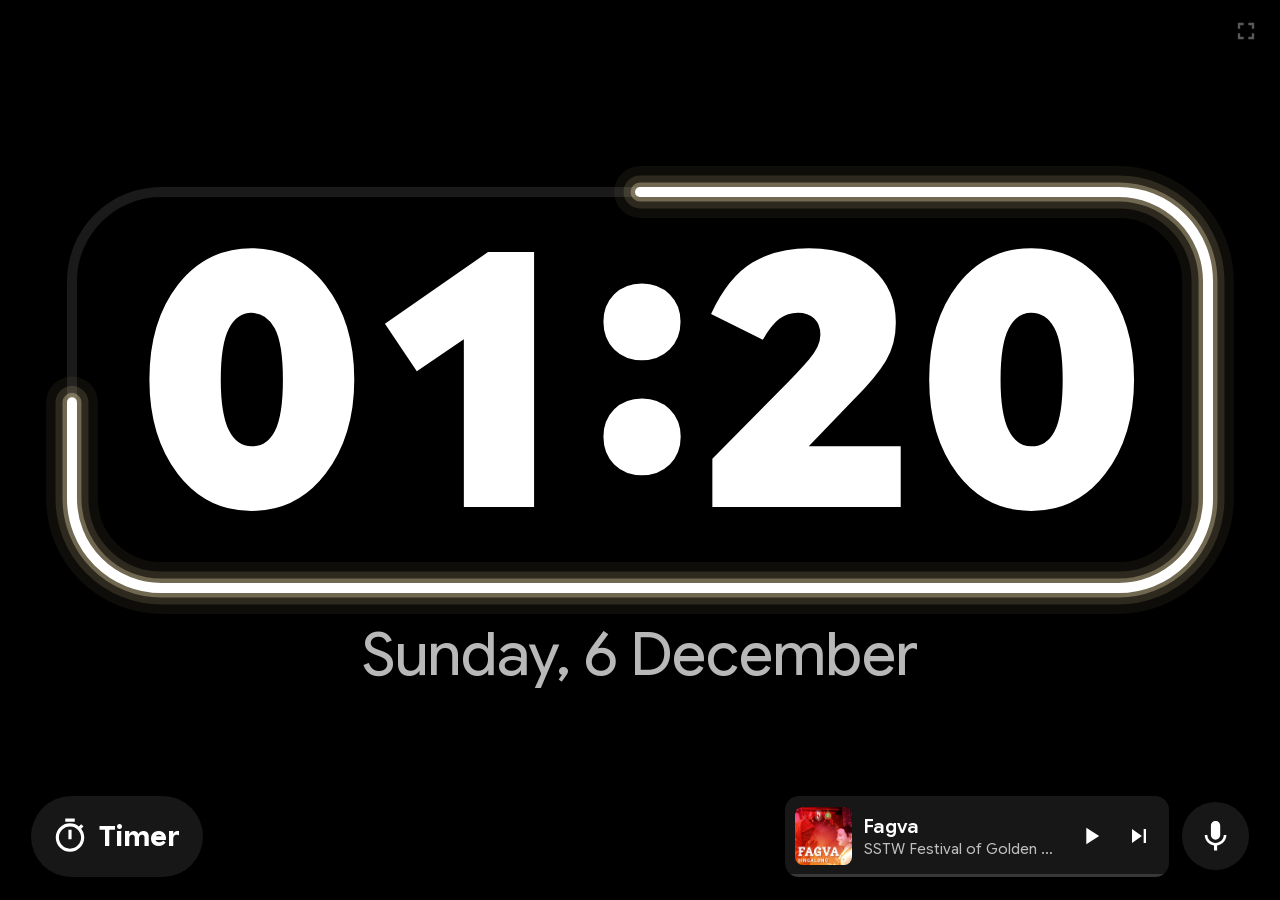
==== commit dcf7fb6d: "Clock: HH:MM in a minute ring; player back to the top after silence - The seconds digits are gone: a" ====
--- a/index.html
+++ b/index.html
@@ -10,11 +10,11 @@
 <link rel="manifest" href="manifest.json">
 <link rel="icon" type="image/png" href="icons/icon-192.png">
 <link rel="preload" href="fonts/GoogleSansFlex-clockadashi.woff2" as="font" type="font/woff2" crossorigin>
-<link rel="stylesheet" href="style.css?v=3.5.0">
-<script defer src="app.js?v=3.5.0"></script>
-<script defer src="player.js?v=3.5.0"></script>
-<script defer src="intercom.js?v=3.5.0"></script>
-<script defer src="timers.js?v=3.5.0"></script>
+<link rel="stylesheet" href="style.css?v=3.6.0">
+<script defer src="app.js?v=3.6.0"></script>
+<script defer src="player.js?v=3.6.0"></script>
+<script defer src="intercom.js?v=3.6.0"></script>
+<script defer src="timers.js?v=3.6.0"></script>
 </head>
 <body class="s-calm">
 <noscript><div class="noscript">Javascript is not supported on this browser</div></noscript>
@@ -25,7 +25,17 @@
 
   <div id="clockArea">
     <div id="clockBlock">
-      <div id="time"><span id="hh">--</span>:<span id="mm">--</span>:<span id="ss">--</span></div>
+      <!-- HH:MM inside a glowing border that fills clockwise through the minute (the seconds). -->
+      <div id="time">
+        <svg id="minuteRing" aria-hidden="true">
+          <path class="mr-track" pathLength="100"></path>
+          <path class="mr-glow mr-glow-3" pathLength="100"></path>
+          <path class="mr-glow mr-glow-2" pathLength="100"></path>
+          <path class="mr-glow mr-glow-1" pathLength="100"></path>
+          <path class="mr-line" pathLength="100"></path>
+        </svg>
+        <span id="hh">--</span>:<span id="mm">--</span>
+      </div>
       <div id="date"></div>
     </div>
   </div>
--- a/style.css
+++ b/style.css
@@ -31,12 +31,12 @@
   --font: "Google Sans Flex", Roboto, system-ui, -apple-system, "Segoe UI", "Helvetica Neue", Arial, sans-serif;
 }
 
-/* Big numbers (clock, timers): narrower and slightly rounded, with digits of
-   equal width so nothing shifts as the seconds tick. */
+/* Big numbers (clock, timers): full width at the heaviest weight, square-cornered,
+   with digits of equal width so nothing shifts as the time changes. */
 #time, .num {
-  font-weight: 740;
-  font-stretch: 74%;
-  font-variation-settings: "ROND" 30;
+  font-weight: 800;
+  font-stretch: 100%;
+  font-variation-settings: "ROND" 0;
   font-variant-numeric: tabular-nums;
   font-feature-settings: "tnum";
 }
@@ -154,10 +154,30 @@
 }
 #clockBlock { text-align: center; font-size: 200px; }
 #time {
+  position: relative;
+  display: inline-block;
+  padding: 0.06em 0.2em 0.08em;
   line-height: 1;
   letter-spacing: -0.01em;
   white-space: nowrap;
 }
+
+/* The minute ring round HH:MM (shaped and filled by app.js): a faint full
+   track, and the elapsed part as a white line with a soft warm glow made of
+   three wide, fading strokes (cheaper than a blur on the panel). */
+#minuteRing { position: absolute; top: 0; left: 0; overflow: visible; pointer-events: none; }
+#minuteRing path { fill: none; stroke-linecap: round; stroke-linejoin: round; }
+.mr-track { stroke: rgba(255, 255, 255, 0.1); stroke-width: var(--mr-w, 8px); }
+.mr-line, .mr-glow {
+  stroke-dasharray: 100;
+  stroke-dashoffset: 100;
+  transition: stroke-dashoffset 0.6s cubic-bezier(0.3, 0.7, 0.4, 1);
+}
+.mr-line { stroke: #fff; stroke-width: var(--mr-w, 8px); }
+.mr-glow-1 { stroke: rgba(255, 236, 190, 0.32); stroke-width: calc(var(--mr-w, 8px) * 1.9); }
+.mr-glow-2 { stroke: rgba(255, 226, 170, 0.13); stroke-width: calc(var(--mr-w, 8px) * 3.3); }
+.mr-glow-3 { stroke: rgba(255, 214, 150, 0.06); stroke-width: calc(var(--mr-w, 8px) * 5.2); }
+#minuteRing.mr-snap .mr-line, #minuteRing.mr-snap .mr-glow { transition: none; }
 #date {
   font-size: 0.17em;
   font-weight: 460;
@@ -1040,6 +1060,7 @@
 
 @media (prefers-reduced-motion: reduce) {
   #fp, #fp.open, #tp, #tp.open { transition: none; }
+  .mr-line, .mr-glow { transition: none; }
   .alarm-pulse { animation: none; opacity: 0.7; }
   .alarm-icon svg { animation: none; }
   .tf-arc, .tt-arc { transition: none; }
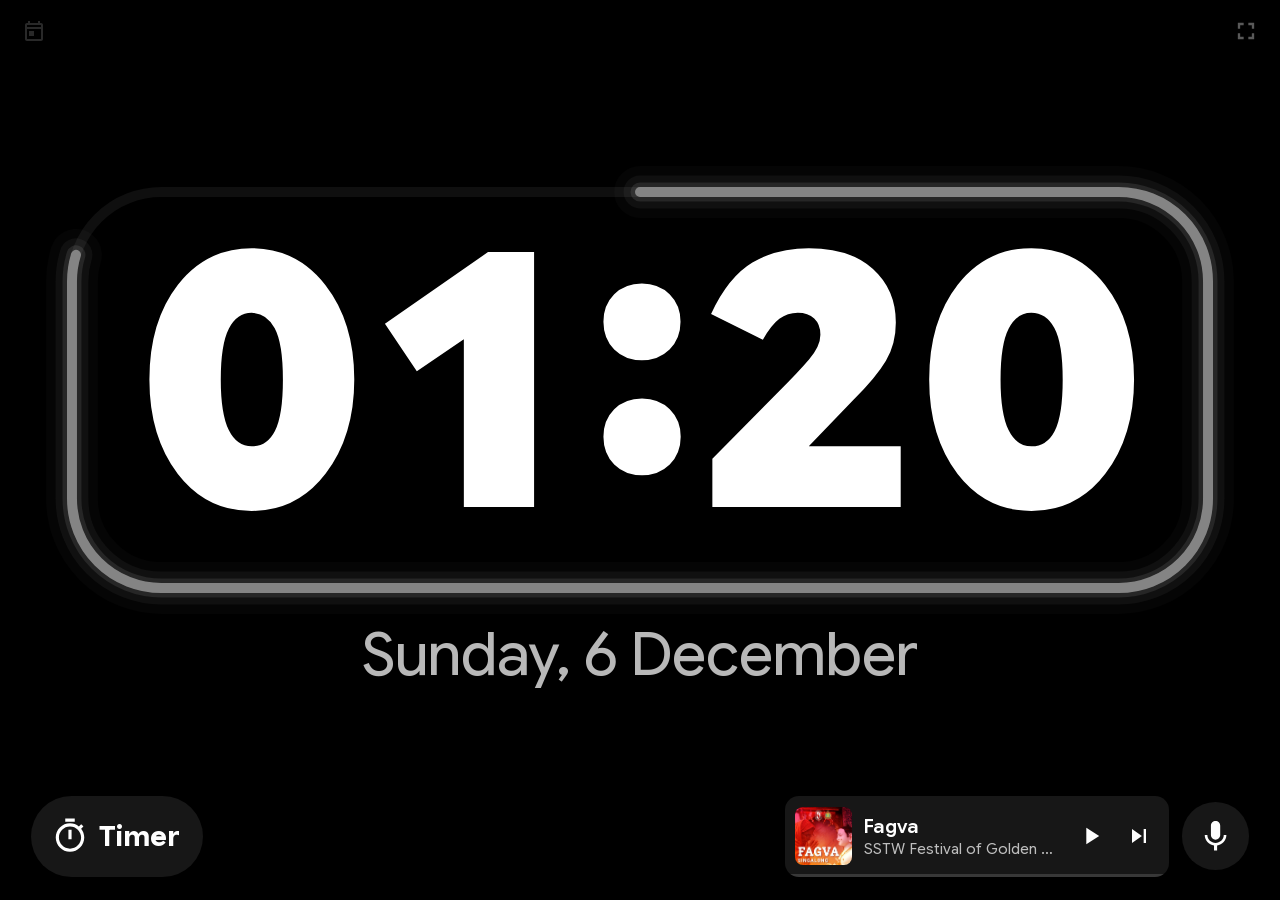
==== commit 8ed649d6: "Quieter minute ring; calendar button to preview another date - Minute ring: light grey with a faint " ====
--- a/index.html
+++ b/index.html
@@ -10,11 +10,11 @@
 <link rel="manifest" href="manifest.json">
 <link rel="icon" type="image/png" href="icons/icon-192.png">
 <link rel="preload" href="fonts/GoogleSansFlex-clockadashi.woff2" as="font" type="font/woff2" crossorigin>
-<link rel="stylesheet" href="style.css?v=3.6.0">
-<script defer src="app.js?v=3.6.0"></script>
-<script defer src="player.js?v=3.6.0"></script>
-<script defer src="intercom.js?v=3.6.0"></script>
-<script defer src="timers.js?v=3.6.0"></script>
+<link rel="stylesheet" href="style.css?v=3.7.0">
+<script defer src="app.js?v=3.7.0"></script>
+<script defer src="player.js?v=3.7.0"></script>
+<script defer src="intercom.js?v=3.7.0"></script>
+<script defer src="timers.js?v=3.7.0"></script>
 </head>
 <body class="s-calm">
 <noscript><div class="noscript">Javascript is not supported on this browser</div></noscript>
@@ -76,6 +76,9 @@
 
 <div id="status" hidden><span id="statusIcon" hidden></span><span id="statusText"></span></div>
 <button id="fsBtn" class="ibtn" type="button" aria-label="Full screen" data-icon="fullscreen"></button>
+<!-- Barely visible: preview how the screen will look on another date (date only, never the time). -->
+<button id="calBtn" class="ibtn" type="button" aria-label="Preview another date" data-icon="calendar"></button>
+<input id="calInput" type="date" tabindex="-1" aria-hidden="true">
 
 <!-- Full player: slides up when the mini player is tapped. -->
 <section id="fp" aria-label="Music player" aria-hidden="true">
--- a/style.css
+++ b/style.css
@@ -163,20 +163,21 @@
 }
 
 /* The minute ring round HH:MM (shaped and filled by app.js): a faint full
-   track, and the elapsed part as a white line with a soft warm glow made of
-   three wide, fading strokes (cheaper than a blur on the panel). */
+   track, and the elapsed part as a light grey line with a soft glow made of
+   three wide, fading strokes (cheaper than a blur on the panel). Kept quieter
+   than the countdown bars, which matter more. */
 #minuteRing { position: absolute; top: 0; left: 0; overflow: visible; pointer-events: none; }
 #minuteRing path { fill: none; stroke-linecap: round; stroke-linejoin: round; }
-.mr-track { stroke: rgba(255, 255, 255, 0.1); stroke-width: var(--mr-w, 8px); }
+.mr-track { stroke: rgba(255, 255, 255, 0.06); stroke-width: var(--mr-w, 8px); }
 .mr-line, .mr-glow {
   stroke-dasharray: 100;
   stroke-dashoffset: 100;
   transition: stroke-dashoffset 0.6s cubic-bezier(0.3, 0.7, 0.4, 1);
 }
-.mr-line { stroke: #fff; stroke-width: var(--mr-w, 8px); }
-.mr-glow-1 { stroke: rgba(255, 236, 190, 0.32); stroke-width: calc(var(--mr-w, 8px) * 1.9); }
-.mr-glow-2 { stroke: rgba(255, 226, 170, 0.13); stroke-width: calc(var(--mr-w, 8px) * 3.3); }
-.mr-glow-3 { stroke: rgba(255, 214, 150, 0.06); stroke-width: calc(var(--mr-w, 8px) * 5.2); }
+.mr-line { stroke: rgba(255, 255, 255, 0.4); stroke-width: var(--mr-w, 8px); }
+.mr-glow-1 { stroke: rgba(255, 255, 255, 0.09); stroke-width: calc(var(--mr-w, 8px) * 1.9); }
+.mr-glow-2 { stroke: rgba(255, 255, 255, 0.045); stroke-width: calc(var(--mr-w, 8px) * 3.3); }
+.mr-glow-3 { stroke: rgba(255, 255, 255, 0.02); stroke-width: calc(var(--mr-w, 8px) * 5.2); }
 #minuteRing.mr-snap .mr-line, #minuteRing.mr-snap .mr-glow { transition: none; }
 #date {
   font-size: 0.17em;
@@ -414,8 +415,8 @@
 /* ---- Corners: connection / saving status, full-screen toggle ----------- */
 #status {
   position: fixed;
-  top: max(10px, 1.8vh);
-  left: var(--edge);
+  top: calc(max(2px, 0.8vh) + 10px);    /* level with the calendar button */
+  left: calc(max(2px, 0.8vw) + 52px);   /* just right of it */
   display: flex;
   align-items: center;
   height: 28px;
@@ -430,6 +431,27 @@
   top: max(2px, 0.8vh);
   right: max(2px, 0.8vw);
   opacity: 0.35;
+}
+/* Date preview, top-left: barely there until a preview is on. */
+#calBtn {
+  position: fixed;
+  top: max(2px, 0.8vh);
+  left: max(2px, 0.8vw);
+  opacity: 0.16;
+}
+#calBtn svg { width: 24px; height: 24px; }
+#calBtn.is-on { opacity: 1; background: var(--surface-press); }
+/* The date field only opens the browser's date picker; it is never seen. */
+#calInput {
+  position: fixed;
+  top: max(2px, 0.8vh);
+  left: max(2px, 0.8vw);
+  width: 48px;
+  height: 48px;
+  opacity: 0;
+  pointer-events: none;
+  border: 0;
+  padding: 0;
 }
 
 @media (orientation: portrait) {
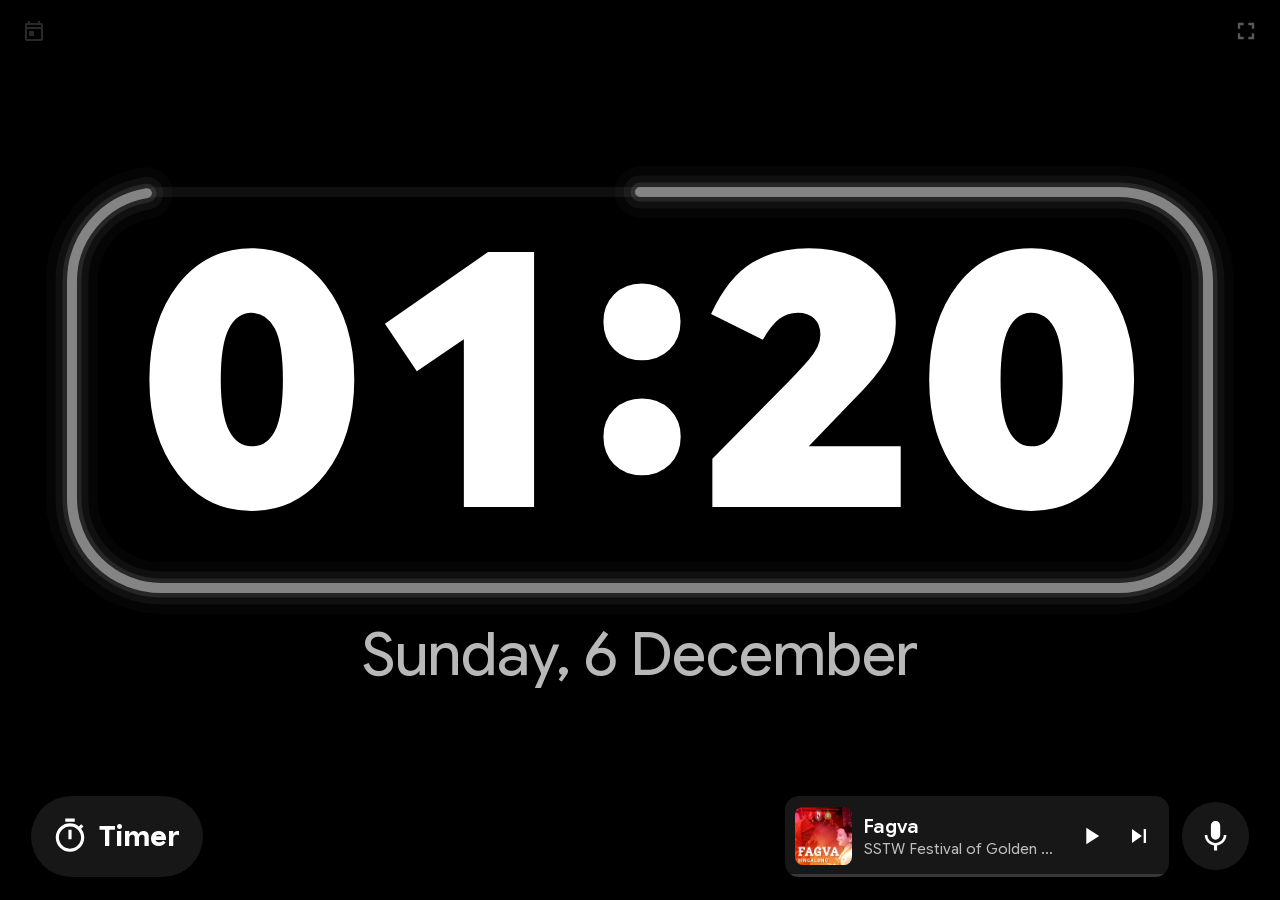
==== commit 4ac654c3: "Date preview returns to today after 30 seconds untouched (v3.7.1)" ====
--- a/index.html
+++ b/index.html
@@ -10,11 +10,11 @@
 <link rel="manifest" href="manifest.json">
 <link rel="icon" type="image/png" href="icons/icon-192.png">
 <link rel="preload" href="fonts/GoogleSansFlex-clockadashi.woff2" as="font" type="font/woff2" crossorigin>
-<link rel="stylesheet" href="style.css?v=3.7.0">
-<script defer src="app.js?v=3.7.0"></script>
-<script defer src="player.js?v=3.7.0"></script>
-<script defer src="intercom.js?v=3.7.0"></script>
-<script defer src="timers.js?v=3.7.0"></script>
+<link rel="stylesheet" href="style.css?v=3.7.1">
+<script defer src="app.js?v=3.7.1"></script>
+<script defer src="player.js?v=3.7.1"></script>
+<script defer src="intercom.js?v=3.7.1"></script>
+<script defer src="timers.js?v=3.7.1"></script>
 </head>
 <body class="s-calm">
 <noscript><div class="noscript">Javascript is not supported on this browser</div></noscript>
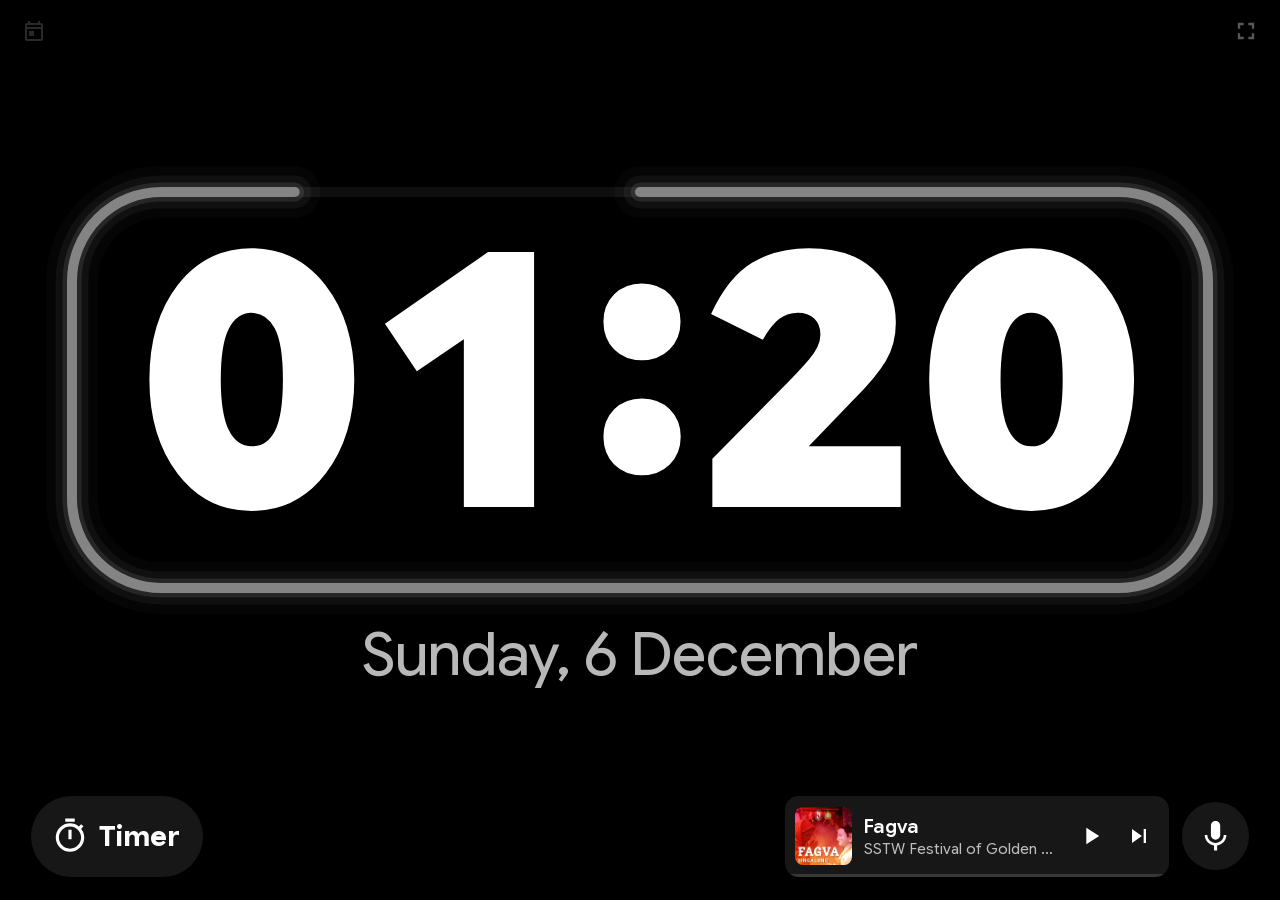
==== commit a6055ce9: "Jellyclock home screen: corner controls, alarm-clock icon, Bluetooth lock - Panel home screen: a 90s" ====
--- a/index.html
+++ b/index.html
@@ -3,18 +3,18 @@
 <head>
 <meta charset="utf-8">
 <meta name="viewport" content="width=device-width, initial-scale=1, maximum-scale=1, user-scalable=no, viewport-fit=cover">
-<title>Clockadashi</title>
+<title>Jellyclock</title>
 <meta name="description" content="Wall clock with Ekadashi countdowns and offline devotional music">
 <meta name="theme-color" content="#000000">
 <meta name="mobile-web-app-capable" content="yes">
 <link rel="manifest" href="manifest.json">
 <link rel="icon" type="image/png" href="icons/icon-192.png">
 <link rel="preload" href="fonts/GoogleSansFlex-clockadashi.woff2" as="font" type="font/woff2" crossorigin>
-<link rel="stylesheet" href="style.css?v=3.7.1">
-<script defer src="app.js?v=3.7.1"></script>
-<script defer src="player.js?v=3.7.1"></script>
-<script defer src="intercom.js?v=3.7.1"></script>
-<script defer src="timers.js?v=3.7.1"></script>
+<link rel="stylesheet" href="style.css?v=3.8.0">
+<script defer src="app.js?v=3.8.0"></script>
+<script defer src="player.js?v=3.8.0"></script>
+<script defer src="intercom.js?v=3.8.0"></script>
+<script defer src="timers.js?v=3.8.0"></script>
 </head>
 <body class="s-calm">
 <noscript><div class="noscript">Javascript is not supported on this browser</div></noscript>
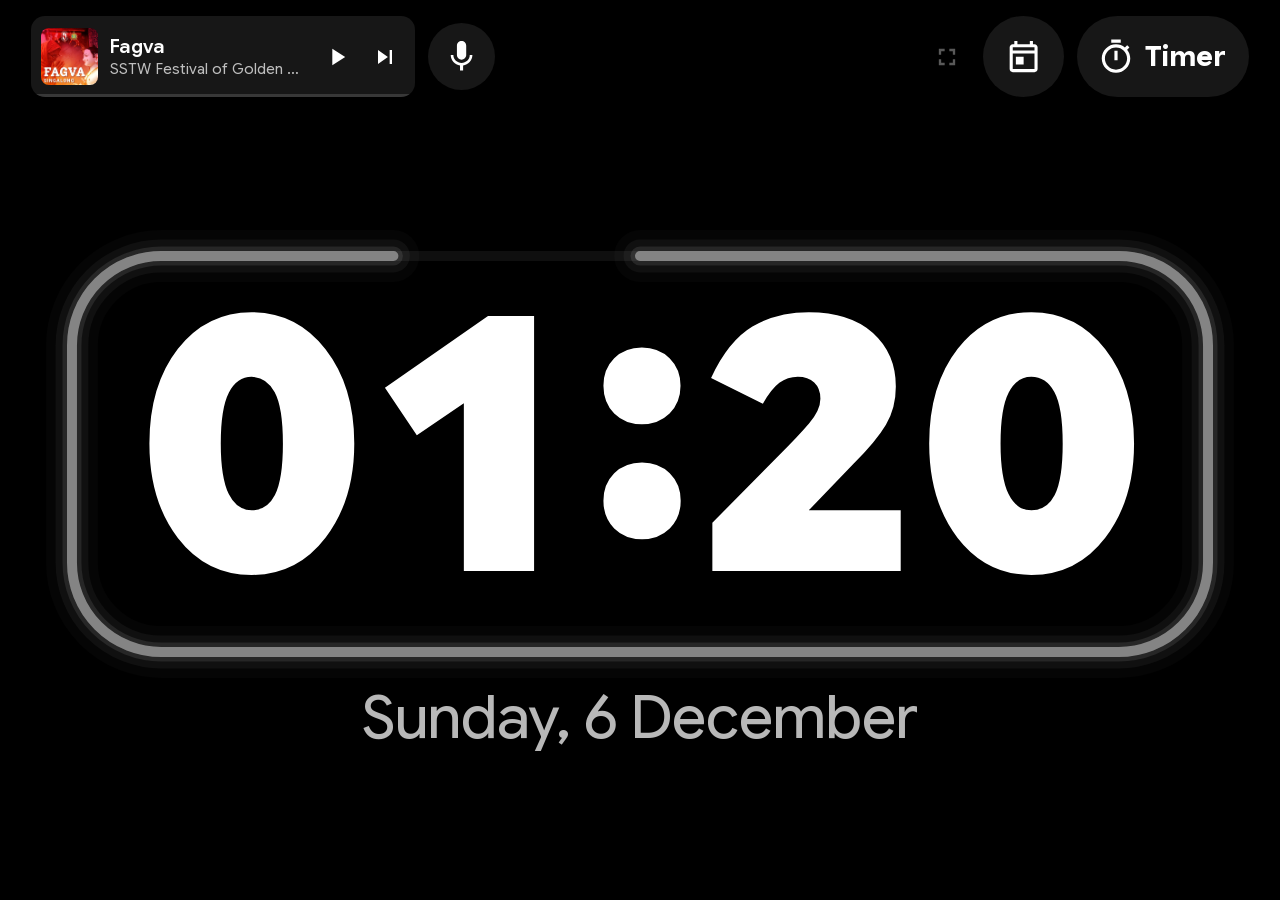
==== commit 3aacc855: "Month calendar with Ekadashi fruits, top-row layout, TV audio health - Layout: music player top-left" ====
--- a/index.html
+++ b/index.html
@@ -10,17 +10,57 @@
 <link rel="manifest" href="manifest.json">
 <link rel="icon" type="image/png" href="icons/icon-192.png">
 <link rel="preload" href="fonts/GoogleSansFlex-clockadashi.woff2" as="font" type="font/woff2" crossorigin>
-<link rel="stylesheet" href="style.css?v=3.8.0">
-<script defer src="app.js?v=3.8.0"></script>
-<script defer src="player.js?v=3.8.0"></script>
-<script defer src="intercom.js?v=3.8.0"></script>
-<script defer src="timers.js?v=3.8.0"></script>
+<link rel="stylesheet" href="style.css?v=3.9.0">
+<script defer src="app.js?v=3.9.0"></script>
+<script defer src="player.js?v=3.9.0"></script>
+<script defer src="intercom.js?v=3.9.0"></script>
+<script defer src="timers.js?v=3.9.0"></script>
+<script defer src="calendar.js?v=3.9.0"></script>
 </head>
 <body class="s-calm">
 <noscript><div class="noscript">Javascript is not supported on this browser</div></noscript>
 
-<!-- The clock screen: today's events, the clock, then countdowns + music. -->
+<!-- The clock screen: music and timers along the top, today's events, the clock,
+     then the countdown bars across the full width. -->
 <main id="screen">
+  <header id="head">
+    <div id="dock">
+      <div id="mini">
+        <button id="miniOpen" type="button" aria-label="Open music player">
+          <span class="mini-art"><img id="miniArt" alt="" hidden><span id="miniPh" class="art-ph" data-icon="note"></span></span>
+          <span class="mini-meta"><span id="miniTitle" class="mini-title">Music</span><span id="miniSub" class="mini-sub"></span></span>
+        </button>
+        <button id="miniPlay" class="ibtn" type="button" aria-label="Play" data-icon="play"></button>
+        <button id="miniNext" class="ibtn" type="button" aria-label="Next song" data-icon="next"></button>
+        <span class="mini-progress" aria-hidden="true"><i id="miniBar"></i></span>
+      </div>
+      <!-- Intercom: hold to record, let go to play it through the panel at full volume. -->
+      <button id="miniTalk" class="ibtn" type="button" aria-label="Hold to talk" data-icon="mic"></button>
+    </div>
+    <div id="status" hidden><span id="statusIcon" hidden></span><span id="statusText"></span></div>
+    <div id="tools">
+      <button id="fsBtn" class="ibtn" type="button" aria-label="Full screen" data-icon="fullscreen"></button>
+      <!-- The month, with Ekadashi and countdown days marked; a day can be previewed (date only, never the time). -->
+      <button id="calBtn" class="ibtn" type="button" aria-label="Calendar" data-icon="calendar"></button>
+      <!-- Kitchen timers, top-right: "Timer" when idle; while running, the next one to
+           finish in big digits with its progress ring, and a card with the two after it. -->
+      <div id="timerDock">
+        <button id="timerNext" type="button" aria-label="More timers" hidden></button>
+        <button id="timerFab" type="button" aria-label="Kitchen timers">
+          <span class="tf-head">
+            <span id="tfIcon" class="tf-icon" data-icon="timer"></span>
+            <svg id="tfRing" class="tf-ring" viewBox="0 0 40 40" aria-hidden="true" hidden>
+              <circle class="tf-track" cx="20" cy="20" r="16"></circle>
+              <circle id="tfArc" class="tf-arc" cx="20" cy="20" r="16"></circle>
+            </svg>
+            <span id="tfLabel" class="tf-label">Timer</span>
+          </span>
+          <span id="tfTime" class="tf-time num" hidden></span>
+        </button>
+      </div>
+    </div>
+  </header>
+
   <div id="top"></div>
 
   <div id="clockArea">
@@ -40,45 +80,38 @@
     </div>
   </div>
 
-  <div id="bottom">
-    <!-- Kitchen timers, bottom-left: "Timer" when idle; while running, the next one to
-         finish in big digits with its progress ring, and a card with the two after it. -->
-    <div id="timerDock">
-      <button id="timerFab" type="button" aria-label="Kitchen timers">
-        <span class="tf-head">
-          <span id="tfIcon" class="tf-icon" data-icon="timer"></span>
-          <svg id="tfRing" class="tf-ring" viewBox="0 0 40 40" aria-hidden="true" hidden>
-            <circle class="tf-track" cx="20" cy="20" r="16"></circle>
-            <circle id="tfArc" class="tf-arc" cx="20" cy="20" r="16"></circle>
-          </svg>
-          <span id="tfLabel" class="tf-label">Timer</span>
-        </span>
-        <span id="tfTime" class="tf-time num" hidden></span>
-      </button>
-      <button id="timerNext" type="button" aria-label="More timers" hidden></button>
-    </div>
-    <div id="bars"></div>
-    <div id="dock">
-      <div id="mini">
-        <button id="miniOpen" type="button" aria-label="Open music player">
-          <span class="mini-art"><img id="miniArt" alt="" hidden><span id="miniPh" class="art-ph" data-icon="note"></span></span>
-          <span class="mini-meta"><span id="miniTitle" class="mini-title">Music</span><span id="miniSub" class="mini-sub"></span></span>
-        </button>
-        <button id="miniPlay" class="ibtn" type="button" aria-label="Play" data-icon="play"></button>
-        <button id="miniNext" class="ibtn" type="button" aria-label="Next song" data-icon="next"></button>
-        <span class="mini-progress" aria-hidden="true"><i id="miniBar"></i></span>
-      </div>
-      <!-- Intercom: hold to record, let go to play it through the panel at full volume. -->
-      <button id="miniTalk" class="ibtn" type="button" aria-label="Hold to talk" data-icon="mic"></button>
-    </div>
-  </div>
+  <div id="bars"></div>
 </main>
 
-<div id="status" hidden><span id="statusIcon" hidden></span><span id="statusText"></span></div>
-<button id="fsBtn" class="ibtn" type="button" aria-label="Full screen" data-icon="fullscreen"></button>
-<!-- Barely visible: preview how the screen will look on another date (date only, never the time). -->
-<button id="calBtn" class="ibtn" type="button" aria-label="Preview another date" data-icon="calendar"></button>
-<input id="calInput" type="date" tabindex="-1" aria-hidden="true">
+<!-- Only while a date is previewed: a day back, a day forward. -->
+<button id="dayPrev" class="day-arrow" type="button" aria-label="Previous day" data-icon="back" hidden></button>
+<button id="dayNext" class="day-arrow" type="button" aria-label="Next day" data-icon="forward" hidden></button>
+
+<!-- The month: slides up from the calendar button. -->
+<section id="cs" aria-label="Calendar" aria-hidden="true">
+  <header class="fp-head">
+    <button id="csClose" class="ibtn" type="button" aria-label="Close calendar" data-icon="down"></button>
+    <div class="cs-nav">
+      <button id="csPrev" class="ibtn" type="button" aria-label="Previous month" data-icon="back"></button>
+      <div class="cs-title"><div id="csMonth"></div><div id="csLunar"></div></div>
+      <button id="csNext" class="ibtn" type="button" aria-label="Next month" data-icon="forward"></button>
+    </div>
+    <button id="csToday" class="cs-today" type="button">Today</button>
+  </header>
+  <div class="cs-body">
+    <div class="cs-month">
+      <div class="cs-week" aria-hidden="true"><span>Sun</span><span>Mon</span><span>Tue</span><span>Wed</span><span>Thu</span><span>Fri</span><span>Sat</span></div>
+      <div id="csGrid" class="cs-grid"></div>
+    </div>
+    <div class="cs-side">
+      <div id="csList" class="cs-list"></div>
+      <p id="csNote" class="cs-note"></p>
+      <p class="cs-legend"><span class="cs-key cs-key-fruit" aria-hidden="true">🍌</span>Ekadashi
+        <span class="cs-key cs-key-bar" aria-hidden="true"></span>countdown day
+        <span class="cs-key cs-key-dot" aria-hidden="true"></span>other event</p>
+    </div>
+  </div>
+</section>
 
 <!-- Full player: slides up when the mini player is tapped. -->
 <section id="fp" aria-label="Music player" aria-hidden="true">
--- a/style.css
+++ b/style.css
@@ -121,19 +121,32 @@
 }
 
 /* =========================================================================
-   Clock screen: events / clock / countdowns + music, as three grid rows.
-   app.js sizes the clock to fill whatever the middle row is given.
+   Clock screen: music + timers / events / clock / countdowns, as four grid
+   rows. app.js sizes the clock to fill whatever the clock row is given.
    ========================================================================= */
 #screen {
   position: fixed;
   top: 0; right: 0; bottom: 0; left: 0;
   display: grid;
-  grid-template-rows: auto minmax(0, 1fr) auto;
+  grid-template-rows: auto auto minmax(0, 1fr) auto;
   padding: max(10px, 1.8vh) var(--edge) max(12px, 2.6vh);
 }
 
+/* Top row: the music player top-left, the calendar and kitchen timers top-right,
+   any status (offline, previewing, saving songs) between them. */
+#head {
+  display: grid;
+  grid-template-columns: auto minmax(0, 1fr) auto;
+  grid-template-areas: "dock status tools";
+  grid-column-gap: max(12px, 1.4vw);
+  align-items: start;
+  margin-bottom: max(6px, 1vh);
+}
+#dock { grid-area: dock; }
+#status { grid-area: status; }
+#tools { grid-area: tools; display: flex; align-items: flex-start; justify-content: flex-end; gap: max(10px, 1vw); }
+
 #top {
-  min-height: 44px;  /* keeps the clock clear of the corner status and button */
   text-align: center;
   font-weight: 800;
   font-variation-settings: "ROND" 30;
@@ -188,21 +201,9 @@
   white-space: nowrap;
 }
 
-#bottom {
-  display: grid;
-  grid-template-columns: auto minmax(0, 1fr) auto;
-  grid-template-areas: "timers bars dock";
-  grid-column-gap: var(--edge);
-  align-items: end;
-}
-#bars { grid-area: bars; }
-#dock { grid-area: dock; }
-/* timers running: the countdown bars get their own row above */
-body.timers-on #bottom { grid-template-areas: "bars bars bars" "timers . dock"; }
-body.timers-on #bars:not(:empty) { margin-bottom: max(12px, 2.2vh); }
-
-/* ---- Countdown bars: the big one first, any later ones smaller ---------- */
+/* ---- Countdown bars, full width: the big one first, any later ones smaller -- */
 #bars { min-width: 0; }
+#bars:not(:empty) { padding-top: max(6px, 1vh); }
 .cd + .cd { margin-top: max(10px, 1.8vh); }
 .cd-label {
   font-size: clamp(16px, 2.6vw, 44px);
@@ -230,7 +231,7 @@
 .cd-more .cd-label { font-size: clamp(13px, 1.8vw, 30px); color: var(--ink-2); }
 .cd-more .cd-track { height: clamp(8px, 1.4vh, 16px); }
 
-/* ---- Mini player: always visible, tap to open the full player ---------- */
+/* ---- Mini player, top-left: always visible, tap to open the full player -- */
 #mini {
   position: relative;
   display: flex;
@@ -308,12 +309,12 @@
 }
 #miniTalk.is-playing { background: var(--surface-press); }
 
-/* ---- Kitchen timers, bottom-left ------------------------------------------
+/* ---- Kitchen timers, top-right ----------------------------------------------
    Idle: a "Timer" pill. Running: the next timer to finish in digits readable
-   across the room (with its progress ring), plus a card with the two after it.
-   While timers run the countdown bars move up a row (see #bottom), and the
-   clock shrinks to make room. Ringing turns the corner blue. */
-#timerDock { grid-area: timers; display: flex; align-items: flex-end; gap: max(10px, 1vw); }
+   across the room (with its progress ring), plus a card to its left with the
+   two after it. The top row grows and the clock shrinks to make room.
+   Ringing turns the corner blue. */
+#timerDock { display: flex; align-items: flex-start; gap: max(10px, 1vw); }
 #timerFab, #timerNext {
   flex: none;
   border: 0;
@@ -412,50 +413,58 @@
   50% { box-shadow: 0 0 0 12px rgba(217, 48, 37, 0); }
 }
 
-/* ---- Corners: connection / saving status, full-screen toggle ----------- */
+/* ---- Top row: status in the middle, full-screen toggle, calendar --------- */
 #status {
+  display: flex;
+  align-items: center;
+  justify-content: center;
+  min-width: 0;
+  height: clamp(64px, 9vh, 84px);  /* level with the music player */
+  font-size: clamp(14px, 2.2vh, 18px);
+  color: var(--ink-2);
+  white-space: nowrap;
+  pointer-events: none;
+}
+#statusText { overflow: hidden; text-overflow: ellipsis; }
+#statusIcon { display: flex; flex: none; margin-right: 8px; }
+#statusIcon svg { width: 20px; height: 20px; fill: currentColor; }
+#fsBtn { margin-top: calc((clamp(64px, 9vh, 84px) - 48px) / 2); opacity: 0.35; }
+#calBtn {
+  width: clamp(64px, 9vh, 84px);
+  height: clamp(64px, 9vh, 84px);
+  background: var(--surface);
+}
+#calBtn svg { width: 46%; height: 46%; }
+#calBtn:active { background: var(--surface-press); }
+#calBtn.is-on { background: #fff; color: #000; }
+
+/* Previewing a date: a day back and a day forward, at the screen's sides. */
+.day-arrow {
   position: fixed;
-  top: calc(max(2px, 0.8vh) + 10px);    /* level with the calendar button */
-  left: calc(max(2px, 0.8vw) + 52px);   /* just right of it */
-  display: flex;
-  align-items: center;
-  height: 28px;
-  font-size: 14px;
-  color: var(--ink-2);
-  pointer-events: none;
-}
-#statusIcon { display: flex; margin-right: 6px; }
-#statusIcon svg { width: 18px; height: 18px; fill: currentColor; }
-#fsBtn {
-  position: fixed;
-  top: max(2px, 0.8vh);
-  right: max(2px, 0.8vw);
-  opacity: 0.35;
-}
-/* Date preview, top-left: barely there until a preview is on. */
-#calBtn {
-  position: fixed;
-  top: max(2px, 0.8vh);
-  left: max(2px, 0.8vw);
-  opacity: 0.16;
-}
-#calBtn svg { width: 24px; height: 24px; }
-#calBtn.is-on { opacity: 1; background: var(--surface-press); }
-/* The date field only opens the browser's date picker; it is never seen. */
-#calInput {
-  position: fixed;
-  top: max(2px, 0.8vh);
-  left: max(2px, 0.8vw);
-  width: 48px;
-  height: 48px;
-  opacity: 0;
-  pointer-events: none;
-  border: 0;
+  top: 50%;
+  z-index: 5;
+  width: clamp(56px, 9vh, 76px);
+  height: clamp(56px, 9vh, 76px);
+  margin-top: calc(clamp(56px, 9vh, 76px) / -2);
+  display: flex;
+  align-items: center;
+  justify-content: center;
   padding: 0;
-}
+  border: 0;
+  border-radius: 50%;
+  background: rgba(255, 255, 255, 0.14);
+  color: #fff;
+  cursor: pointer;
+}
+.day-arrow:active { background: rgba(255, 255, 255, 0.3); }
+.day-arrow svg { width: 60%; height: 60%; fill: currentColor; }
+#dayPrev { left: max(6px, 0.8vw); }
+#dayNext { right: max(6px, 0.8vw); }
 
 @media (orientation: portrait) {
-  #bottom, body.timers-on #bottom { grid-template-columns: minmax(0, 1fr); grid-template-areas: "bars" "timers" "dock"; grid-row-gap: 2vh; }
+  #head { grid-template-columns: minmax(0, 1fr) auto; grid-template-areas: "dock tools" "status status"; grid-row-gap: 1vh; }
+  #dock { min-width: 0; }
+  #status { height: 28px; }
   #mini { width: auto; flex: 1; min-width: 0; }
   .cd-label { font-size: clamp(16px, 4vw, 40px); }
 }
@@ -1047,6 +1056,133 @@
   .tp-side { justify-content: flex-start; }
 }
 
+/* =========================================================================
+   The month (calendar button): Gujarati month names and Vikram Samvat above,
+   Ekadashis marked with a fruit (a fasting day), countdown days in saffron,
+   other events as a dot. Tapping a day previews it on the clock screen.
+   ========================================================================= */
+#cs {
+  --ink-2: rgba(255, 255, 255, 0.72);
+  --surface-press: rgba(255, 255, 255, 0.18);
+  --saffron: #ed6d19;
+  position: fixed;
+  top: 0; right: 0; bottom: 0; left: 0;
+  z-index: 10;
+  display: flex;
+  flex-direction: column;
+  background: linear-gradient(180deg, #3a1a06 0%, #000 70%);
+  color: #fff;
+  visibility: hidden;
+  transform: translateY(100%);
+  transition: transform 0.3s cubic-bezier(0.2, 0.8, 0.25, 1), visibility 0s linear 0.3s;
+}
+#cs.open {
+  visibility: visible;
+  transform: none;
+  transition: transform 0.3s cubic-bezier(0.2, 0.8, 0.25, 1), visibility 0s;
+}
+.cs-nav { flex: 1; min-width: 0; display: flex; align-items: center; justify-content: center; }
+.cs-title { min-width: 0; padding: 0 14px; text-align: center; }
+#csMonth { font-size: 22px; font-weight: 700; white-space: nowrap; }
+#csLunar { margin-top: 2px; font-size: 14px; color: var(--ink-2); white-space: nowrap; overflow: hidden; text-overflow: ellipsis; }
+.cs-today {
+  flex: none;
+  height: 44px;
+  padding: 0 22px;
+  border: 0;
+  border-radius: 999px;
+  background: #fff;
+  color: #000;
+  font-size: 16px;
+  font-weight: 700;
+  cursor: pointer;
+}
+.cs-today:active { background: rgba(255, 255, 255, 0.82); }
+
+.cs-body {
+  flex: 1;
+  min-height: 0;
+  display: grid;
+  grid-template-columns: minmax(0, 1.45fr) minmax(0, 1fr);
+  grid-column-gap: 3vw;
+  padding: 4px 3vw max(14px, 2.6vh);
+}
+.cs-month { min-height: 0; display: flex; flex-direction: column; }
+.cs-week, .cs-grid { display: grid; grid-template-columns: repeat(7, minmax(0, 1fr)); grid-column-gap: 6px; }
+.cs-week { flex: none; padding-bottom: 6px; font-size: 14px; font-weight: 600; color: var(--ink-2); text-align: center; }
+.cs-grid { flex: 1; min-height: 0; grid-auto-rows: minmax(0, 1fr); grid-row-gap: 6px; }
+.cs-day {
+  position: relative;
+  min-width: 0;
+  min-height: 0;
+  margin: 0;
+  padding: 0;
+  border: 2px solid transparent;
+  border-radius: 14px;
+  background: rgba(255, 255, 255, 0.06);
+  cursor: pointer;
+  overflow: hidden;
+}
+.cs-day:active { background: var(--surface-press); }
+.cs-day.is-blank { visibility: hidden; }
+.cs-day.is-past { opacity: 0.45; }
+.cs-n { position: absolute; top: 6px; left: 9px; font-size: clamp(16px, 2.6vh, 22px); font-weight: 700; line-height: 1; }
+.cs-fruit {
+  position: absolute;
+  top: 50%; left: 50%;
+  transform: translate(-50%, -42%);
+  font-size: clamp(26px, 5.4vh, 44px);
+  line-height: 1;
+}
+.cs-moon { position: absolute; top: 5px; right: 7px; font-size: clamp(12px, 2vh, 16px); line-height: 1; }
+.cs-lm {
+  position: absolute;
+  left: 0; right: 0; bottom: 4px;
+  font-size: clamp(10px, 1.6vh, 13px);
+  font-weight: 700;
+  color: #ffb27a;
+  text-align: center;
+  white-space: nowrap;
+}
+.cs-dot { position: absolute; left: 50%; bottom: 9px; width: 7px; height: 7px; margin-left: -3.5px; border-radius: 50%; background: #fff; }
+.cs-lm + .cs-dot { display: none; }
+.cs-day.is-bar { background: rgba(237, 109, 25, 0.3); border-color: var(--saffron); }
+.cs-day.is-today { box-shadow: inset 0 0 0 2px #fff; }
+.cs-day.is-preview { background: #fff; color: #000; border-color: #fff; }
+.cs-day.is-preview .cs-lm { color: #a3480b; }
+.cs-day.is-preview .cs-dot { background: #000; }
+
+.cs-side { min-height: 0; display: flex; flex-direction: column; }
+.cs-list { flex: 1 1 auto; min-height: 0; overflow-y: auto; overscroll-behavior: contain; }
+.cl-row {
+  display: flex;
+  align-items: baseline;
+  width: 100%;
+  margin: 0;
+  padding: 9px 10px;
+  border: 0;
+  border-radius: 10px;
+  background: transparent;
+  text-align: left;
+  cursor: pointer;
+}
+.cl-row:active { background: var(--surface-press); }
+.cl-row.is-preview { background: rgba(255, 255, 255, 0.14); }
+.cl-date { flex: none; width: 4.6em; font-size: 15px; font-weight: 600; color: var(--ink-2); font-variant-numeric: tabular-nums; }
+.cl-icon { flex: none; width: 1.7em; font-size: 17px; }
+.cl-names { flex: 1; min-width: 0; font-size: 17px; line-height: 1.35; }
+.cl-names b { font-weight: 700; color: #ffb27a; }
+.cs-note, .cs-legend { flex: none; margin: 8px 0 0; font-size: 14px; line-height: 1.5; color: var(--ink-2); }
+.cs-note:empty { display: none; }
+.cs-key { display: inline-block; margin: 0 6px 0 14px; vertical-align: middle; }
+.cs-key-fruit { margin-left: 0; font-size: 16px; }
+.cs-key-bar { width: 16px; height: 16px; border: 2px solid var(--saffron); border-radius: 5px; background: rgba(237, 109, 25, 0.3); }
+.cs-key-dot { width: 7px; height: 7px; border-radius: 50%; background: #fff; }
+
+@media (orientation: portrait) {
+  .cs-body { grid-template-columns: minmax(0, 1fr); grid-template-rows: minmax(0, 1.3fr) minmax(0, 1fr); grid-row-gap: 2vh; }
+}
+
 /* ---- Diagnostics (long-press the clock) ------------------------------------ */
 #diag {
   position: fixed;
@@ -1081,7 +1217,7 @@
 }
 
 @media (prefers-reduced-motion: reduce) {
-  #fp, #fp.open, #tp, #tp.open { transition: none; }
+  #fp, #fp.open, #tp, #tp.open, #cs, #cs.open { transition: none; }
   .mr-line, .mr-glow { transition: none; }
   .alarm-pulse { animation: none; opacity: 0.7; }
   .alarm-icon svg { animation: none; }
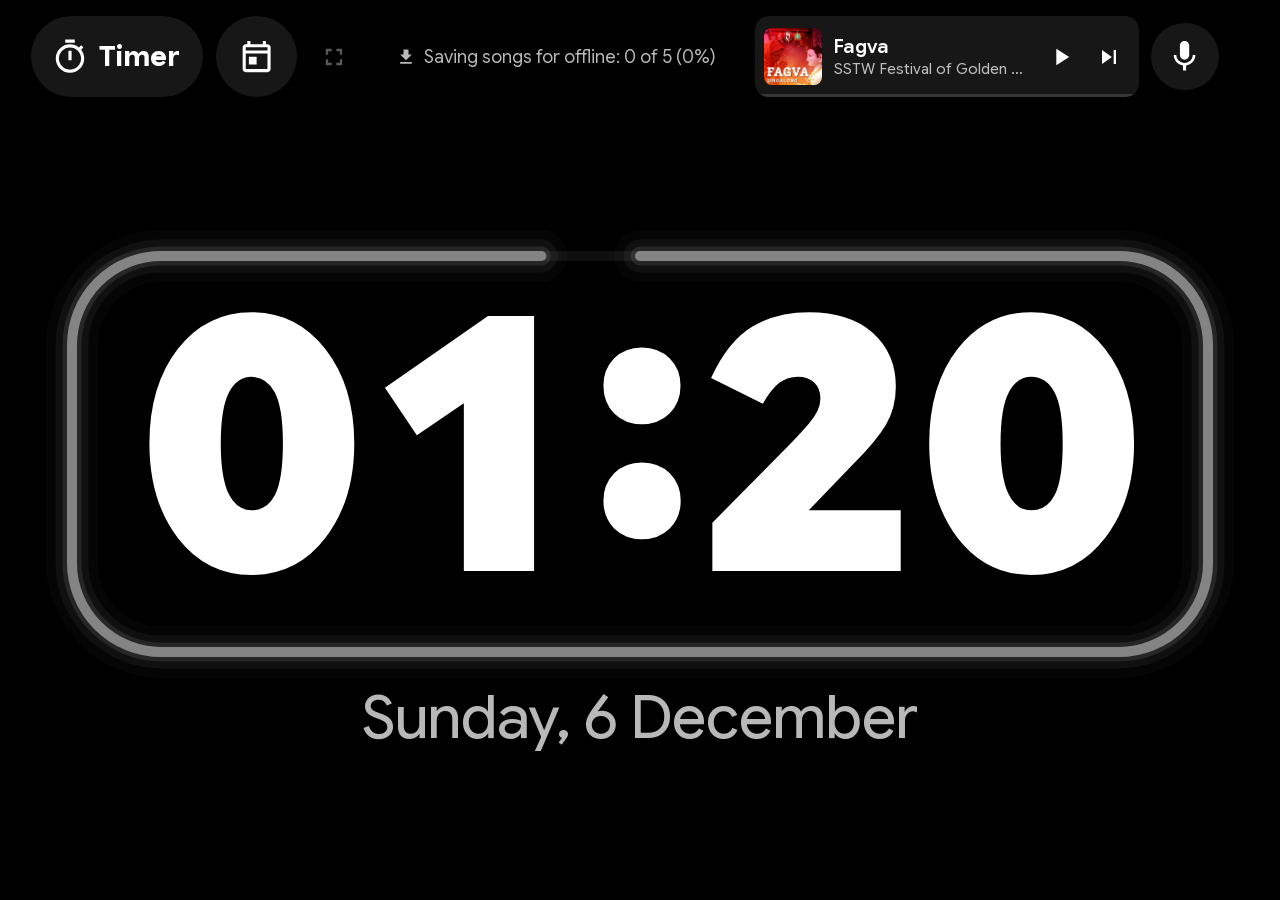
==== commit 62f510e6: "Timers and calendar top-left, music top-right; the music player narrows when running timers need the" ====
--- a/index.html
+++ b/index.html
@@ -10,42 +10,24 @@
 <link rel="manifest" href="manifest.json">
 <link rel="icon" type="image/png" href="icons/icon-192.png">
 <link rel="preload" href="fonts/GoogleSansFlex-clockadashi.woff2" as="font" type="font/woff2" crossorigin>
-<link rel="stylesheet" href="style.css?v=3.9.0">
-<script defer src="app.js?v=3.9.0"></script>
-<script defer src="player.js?v=3.9.0"></script>
-<script defer src="intercom.js?v=3.9.0"></script>
-<script defer src="timers.js?v=3.9.0"></script>
-<script defer src="calendar.js?v=3.9.0"></script>
+<link rel="stylesheet" href="style.css?v=3.9.1">
+<script defer src="app.js?v=3.9.1"></script>
+<script defer src="player.js?v=3.9.1"></script>
+<script defer src="intercom.js?v=3.9.1"></script>
+<script defer src="timers.js?v=3.9.1"></script>
+<script defer src="calendar.js?v=3.9.1"></script>
 </head>
 <body class="s-calm">
 <noscript><div class="noscript">Javascript is not supported on this browser</div></noscript>
 
-<!-- The clock screen: music and timers along the top, today's events, the clock,
-     then the countdown bars across the full width. -->
+<!-- The clock screen: timers, calendar and music along the top, today's events, the
+     clock, then the countdown bars across the full width. -->
 <main id="screen">
   <header id="head">
-    <div id="dock">
-      <div id="mini">
-        <button id="miniOpen" type="button" aria-label="Open music player">
-          <span class="mini-art"><img id="miniArt" alt="" hidden><span id="miniPh" class="art-ph" data-icon="note"></span></span>
-          <span class="mini-meta"><span id="miniTitle" class="mini-title">Music</span><span id="miniSub" class="mini-sub"></span></span>
-        </button>
-        <button id="miniPlay" class="ibtn" type="button" aria-label="Play" data-icon="play"></button>
-        <button id="miniNext" class="ibtn" type="button" aria-label="Next song" data-icon="next"></button>
-        <span class="mini-progress" aria-hidden="true"><i id="miniBar"></i></span>
-      </div>
-      <!-- Intercom: hold to record, let go to play it through the panel at full volume. -->
-      <button id="miniTalk" class="ibtn" type="button" aria-label="Hold to talk" data-icon="mic"></button>
-    </div>
-    <div id="status" hidden><span id="statusIcon" hidden></span><span id="statusText"></span></div>
     <div id="tools">
-      <button id="fsBtn" class="ibtn" type="button" aria-label="Full screen" data-icon="fullscreen"></button>
-      <!-- The month, with Ekadashi and countdown days marked; a day can be previewed (date only, never the time). -->
-      <button id="calBtn" class="ibtn" type="button" aria-label="Calendar" data-icon="calendar"></button>
-      <!-- Kitchen timers, top-right: "Timer" when idle; while running, the next one to
+      <!-- Kitchen timers, top-left: "Timer" when idle; while running, the next one to
            finish in big digits with its progress ring, and a card with the two after it. -->
       <div id="timerDock">
-        <button id="timerNext" type="button" aria-label="More timers" hidden></button>
         <button id="timerFab" type="button" aria-label="Kitchen timers">
           <span class="tf-head">
             <span id="tfIcon" class="tf-icon" data-icon="timer"></span>
@@ -57,7 +39,26 @@
           </span>
           <span id="tfTime" class="tf-time num" hidden></span>
         </button>
-      </div>
+        <button id="timerNext" type="button" aria-label="More timers" hidden></button>
+      </div>
+      <!-- The month, with Ekadashi and countdown days marked; a day can be previewed (date only, never the time). -->
+      <button id="calBtn" class="ibtn" type="button" aria-label="Calendar" data-icon="calendar"></button>
+      <button id="fsBtn" class="ibtn" type="button" aria-label="Full screen" data-icon="fullscreen"></button>
+    </div>
+    <div id="status" hidden><span id="statusIcon" hidden></span><span id="statusText"></span></div>
+    <!-- Music, top-right. -->
+    <div id="dock">
+      <div id="mini">
+        <button id="miniOpen" type="button" aria-label="Open music player">
+          <span class="mini-art"><img id="miniArt" alt="" hidden><span id="miniPh" class="art-ph" data-icon="note"></span></span>
+          <span class="mini-meta"><span id="miniTitle" class="mini-title">Music</span><span id="miniSub" class="mini-sub"></span></span>
+        </button>
+        <button id="miniPlay" class="ibtn" type="button" aria-label="Play" data-icon="play"></button>
+        <button id="miniNext" class="ibtn" type="button" aria-label="Next song" data-icon="next"></button>
+        <span class="mini-progress" aria-hidden="true"><i id="miniBar"></i></span>
+      </div>
+      <!-- Intercom: hold to record, let go to play it through the panel at full volume. -->
+      <button id="miniTalk" class="ibtn" type="button" aria-label="Hold to talk" data-icon="mic"></button>
     </div>
   </header>
 
--- a/style.css
+++ b/style.css
@@ -129,22 +129,23 @@
   top: 0; right: 0; bottom: 0; left: 0;
   display: grid;
   grid-template-rows: auto auto minmax(0, 1fr) auto;
+  grid-template-columns: minmax(0, 1fr);  /* never wider than the screen */
   padding: max(10px, 1.8vh) var(--edge) max(12px, 2.6vh);
 }
 
-/* Top row: the music player top-left, the calendar and kitchen timers top-right,
+/* Top row: the kitchen timers and calendar top-left, the music player top-right,
    any status (offline, previewing, saving songs) between them. */
 #head {
   display: grid;
-  grid-template-columns: auto minmax(0, 1fr) auto;
-  grid-template-areas: "dock status tools";
+  grid-template-columns: auto minmax(0, 1fr) minmax(0, auto);  /* music gives way to running timers */
+  grid-template-areas: "tools status dock";
   grid-column-gap: max(12px, 1.4vw);
   align-items: start;
   margin-bottom: max(6px, 1vh);
 }
 #dock { grid-area: dock; }
 #status { grid-area: status; }
-#tools { grid-area: tools; display: flex; align-items: flex-start; justify-content: flex-end; gap: max(10px, 1vw); }
+#tools { grid-area: tools; display: flex; align-items: flex-start; gap: max(10px, 1vw); }
 
 #top {
   text-align: center;
@@ -231,12 +232,13 @@
 .cd-more .cd-label { font-size: clamp(13px, 1.8vw, 30px); color: var(--ink-2); }
 .cd-more .cd-track { height: clamp(8px, 1.4vh, 16px); }
 
-/* ---- Mini player, top-left: always visible, tap to open the full player -- */
+/* ---- Mini player, top-right: always visible, tap to open the full player - */
 #mini {
   position: relative;
   display: flex;
   align-items: center;
-  width: clamp(270px, 30vw, 440px);
+  flex: 0 1 clamp(270px, 30vw, 440px);  /* narrower when running timers need the top row */
+  min-width: 210px;
   height: clamp(64px, 9vh, 84px);
   padding-right: 6px;
   border-radius: 14px;
@@ -309,9 +311,9 @@
 }
 #miniTalk.is-playing { background: var(--surface-press); }
 
-/* ---- Kitchen timers, top-right ----------------------------------------------
+/* ---- Kitchen timers, top-left -----------------------------------------------
    Idle: a "Timer" pill. Running: the next timer to finish in digits readable
-   across the room (with its progress ring), plus a card to its left with the
+   across the room (with its progress ring), plus a card to its right with the
    two after it. The top row grows and the clock shrinks to make room.
    Ringing turns the corner blue. */
 #timerDock { display: flex; align-items: flex-start; gap: max(10px, 1vw); }
@@ -462,7 +464,7 @@
 #dayNext { right: max(6px, 0.8vw); }
 
 @media (orientation: portrait) {
-  #head { grid-template-columns: minmax(0, 1fr) auto; grid-template-areas: "dock tools" "status status"; grid-row-gap: 1vh; }
+  #head { grid-template-columns: auto minmax(0, 1fr); grid-template-areas: "tools dock" "status status"; grid-row-gap: 1vh; }
   #dock { min-width: 0; }
   #status { height: 28px; }
   #mini { width: auto; flex: 1; min-width: 0; }
